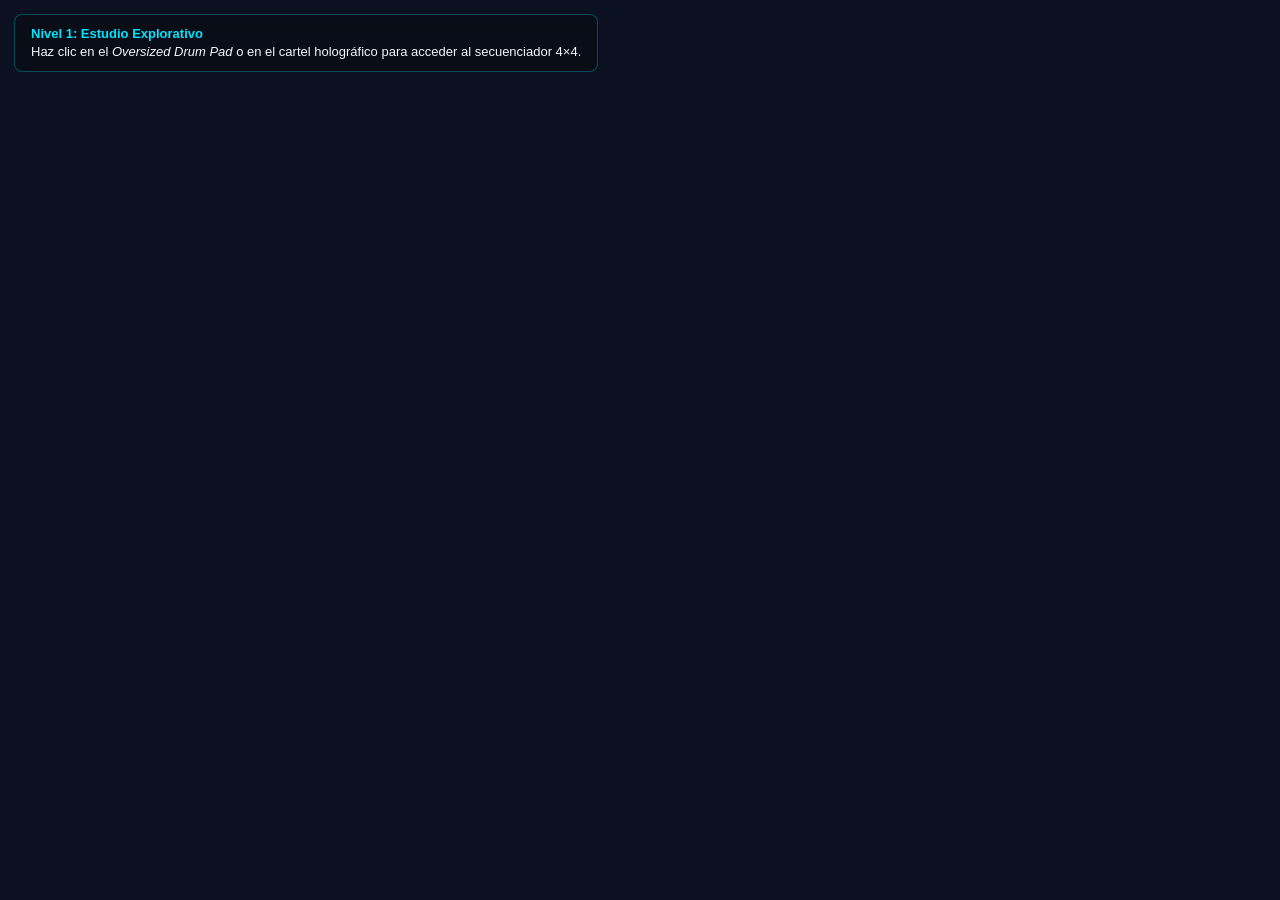
==== recursos/escena-estudio.html @ c38fc71f "fix(scenes): corregir camara, iluminacion y colapso de viewport en A-Frame" ====
<!DOCTYPE html>
<html lang="es">
<head>
  <meta charset="UTF-8">
  <meta name="viewport" content="width=device-width, initial-scale=1.0">
  <title>DrumLab VR — Escena 1: Estudio de Producción (Nivel Explorativo)</title>
  <!-- Framework WebXR A-Frame 1.6.0 Oficial -->
  <script src="https://aframe.io/releases/1.6.0/aframe.min.js"></script>
  <style>
    html, body {
      width: 100%;
      height: 100%;
      margin: 0;
      padding: 0;
      overflow: hidden;
      background-color: #0b1120;
      font-family: -apple-system, BlinkMacSystemFont, "Segoe UI", Roboto, sans-serif;
    }
    /* Overlay informativo sutil para el visor */
    .hud-overlay {
      position: absolute;
      top: 14px;
      left: 14px;
      z-index: 100;
      color: #f0f6fc;
      background: rgba(10, 13, 20, 0.75);
      backdrop-filter: blur(8px);
      padding: 10px 16px;
      border-radius: 8px;
      border: 1px solid rgba(0, 229, 255, 0.3);
      font-size: 13px;
      pointer-events: none;
      line-height: 1.4;
    }
    .hud-overlay strong {
      color: #00e5ff;
    }
  </style>
</head>
<body>
  <!-- HUD 2D superpuesto -->
  <div class="hud-overlay">
    <strong>Nivel 1: Estudio Explorativo</strong><br>
    Haz clic en el <em>Oversized Drum Pad</em> o en el cartel holográfico para acceder al secuenciador 4&times;4.
  </div>

  <a-scene 
    loading-screen="dotsColor: #00e5ff; backgroundColor: #0a0d14"
    renderer="antialias: true; colorManagement: true"
    vr-mode-ui="enabled: true">
    
    <!-- Gestor de Assets -->
    <a-assets timeout="4000">
      <!-- Modelo 3D oficial del controlador Oversized Drum Pad -->
      <a-asset-item id="drumpad-model" src="assets/models/oversized_drum_pad.glb"></a-asset-item>
    </a-assets>

    <!-- Iluminación de Estudio Sintético Low-Poly -->
    <a-light type="ambient" color="#475569" intensity="1.4"></a-light>
    <a-light type="directional" color="#ffffff" intensity="1.6" position="2 5 3" target="#desk"></a-light>
    <!-- Foco de acento cian sobre la mesa de mezclas -->
    <a-light type="point" color="#00e5ff" intensity="2.8" distance="8" position="0 2.2 0"></a-light>
    <!-- Foco de acento magenta en la pared trasera -->
    <a-light type="point" color="#ff2a85" intensity="2.0" distance="8" position="0 2.5 -4"></a-light>

    <!-- Cielo / Atmósfera del Estudio -->
    <a-sky color="#0f172a"></a-sky>

    <!-- Suelo con cuadrícula sintética -->
    <a-plane 
      position="0 0 0" 
      rotation="-90 0 0" 
      width="20" 
      height="20" 
      color="#1e293b" 
      roughness="0.5" 
      metalness="0.2">
    </a-plane>

    <!-- Paredes del Estudio y Paneles Acústicos Low-Poly -->
    <!-- Pared Trasera -->
    <a-plane position="0 4 -5" width="16" height="8" color="#1e293b" roughness="0.7"></a-plane>
    <!-- Pared Izquierda -->
    <a-plane position="-8 4 0" rotation="0 90 0" width="16" height="8" color="#1e293b" roughness="0.7"></a-plane>
    <!-- Pared Derecha -->
    <a-plane position="8 4 0" rotation="0 -90 0" width="16" height="8" color="#1e293b" roughness="0.7"></a-plane>

    <!-- Paneles Acústicos Difusores Verticales (Pared Trasera) -->
    <a-entity id="acoustic-panels" position="0 2.6 -4.85">
      <a-box position="-3 0 0" width="0.8" height="3" depth="0.15" color="#334155"></a-box>
      <a-box position="-1.5 0 0" width="0.8" height="3" depth="0.15" color="#243044"></a-box>
      <a-box position="0 0 0" width="1.2" height="3" depth="0.15" color="#334155"></a-box>
      <a-box position="1.5 0 0" width="0.8" height="3" depth="0.15" color="#243044"></a-box>
      <a-box position="3 0 0" width="0.8" height="3" depth="0.15" color="#334155"></a-box>
      
      <!-- Tira LED decorativa en la pared -->
      <a-box position="0 1.8 0.05" width="7.4" height="0.06" depth="0.05" 
             material="color: #00e5ff; emissive: #00e5ff; emissiveIntensity: 0.9"></a-box>
    </a-entity>

    <!-- Mesa Central de Producción (Workstation) -->
    <a-entity id="desk" position="0 0 0">
      <!-- Tablero Principal -->
      <a-box position="0 0.88 -0.2" width="2.4" height="0.08" depth="1.2" color="#182030" roughness="0.4" metalness="0.5"></a-box>
      <!-- Patas Metálicas -->
      <a-cylinder position="-1.05 0.44 0.25" radius="0.035" height="0.88" color="#0c0f18" metalness="0.8"></a-cylinder>
      <a-cylinder position="1.05 0.44 0.25" radius="0.035" height="0.88" color="#0c0f18" metalness="0.8"></a-cylinder>
      <a-cylinder position="-1.05 0.44 -0.65" radius="0.035" height="0.88" color="#0c0f18" metalness="0.8"></a-cylinder>
      <a-cylinder position="1.05 0.44 -0.65" radius="0.035" height="0.88" color="#0c0f18" metalness="0.8"></a-cylinder>

      <!-- Monitores de Estudio (Altavoces derecho e izquierdo) -->
      <!-- Altavoz Izquierdo -->
      <a-entity position="-0.95 1.15 -0.45" rotation="0 25 0">
        <a-box width="0.25" height="0.42" depth="0.28" color="#111622" roughness="0.6"></a-box>
        <!-- Woofer -->
        <a-cylinder position="0 -0.06 0.14" rotation="90 0 0" radius="0.08" height="0.02" color="#ff2a85"></a-cylinder>
        <!-- Tweeter -->
        <a-cylinder position="0 0.11 0.14" rotation="90 0 0" radius="0.035" height="0.02" color="#00e5ff"></a-cylinder>
      </a-entity>

      <!-- Altavoz Derecho -->
      <a-entity position="0.95 1.15 -0.45" rotation="0 -25 0">
        <a-box width="0.25" height="0.42" depth="0.28" color="#111622" roughness="0.6"></a-box>
        <a-cylinder position="0 -0.06 0.14" rotation="90 0 0" radius="0.08" height="0.02" color="#ff2a85"></a-cylinder>
        <a-cylinder position="0 0.11 0.14" rotation="90 0 0" radius="0.035" height="0.02" color="#00e5ff"></a-cylinder>
      </a-entity>

      <!-- Pantalla / Monitor de Estudio Frontal -->
      <a-entity position="0 1.25 -0.7">
        <a-box width="1.1" height="0.6" depth="0.04" color="#080c14"></a-box>
        <!-- Pantalla con forma de DAW / Espectrograma sintético -->
        <a-plane position="0 0 0.025" width="1.04" height="0.54" 
                 material="color: #0b111e; emissive: #003355; emissiveIntensity: 0.5"></a-plane>
        <a-text value="DRUMLAB VR // AUDIO ENGINE STANDBY" align="center" position="0 0.12 0.03" scale="0.25 0.25 0.25" color="#00e5ff"></a-text>
        <a-text value="WebXR Spatial Rhythm Workspace 4/4" align="center" position="0 -0.05 0.03" scale="0.18 0.18 0.18" color="#94a3b8"></a-text>
        <!-- Soporte -->
        <a-box position="0 -0.32 0" width="0.08" height="0.2" depth="0.06" color="#1e293b"></a-box>
        <a-box position="0 -0.4 0.05" width="0.3" height="0.02" depth="0.2" color="#1e293b"></a-box>
      </a-entity>

      <!-- CONTROLADOR 3D: Oversized Drum Pad (Mesa Central) -->
      <!-- Intenta cargar el modelo GLB; si no está aún en disco o falla la carga, muestra el controlador procedural elegante -->
      <a-entity 
        id="studio-drumpad"
        class="interactable"
        position="0 0.94 -0.05"
        rotation="-12 0 0"
        studio-navigator>
        
        <!-- Modelo 3D (GLTF) -->
        <a-gltf-model 
          src="#drumpad-model" 
          position="0 0.02 0"
          scale="0.38 0.38 0.38"
          visible="false"
          id="drumpad-gltf-node">
        </a-gltf-model>

        <!-- Chasis Procedural Robusto de Fallback (Oversized Drum Pad) -->
        <a-entity id="drumpad-fallback">
          <!-- Chasis base biselado -->
          <a-box width="0.76" height="0.05" depth="0.58" color="#141824" metalness="0.6" roughness="0.4"></a-box>
          <!-- Borde lateral emisivo -->
          <a-box position="0 -0.01 0.28" width="0.74" height="0.015" depth="0.02" 
                 material="color: #00e5ff; emissive: #00e5ff; emissiveIntensity: 0.6"></a-box>

          <!-- Matriz 4x4 de pads decorativos brillantes en reposo -->
          <!-- Fila 0 (Crash - Ámbar) -->
          <a-box position="-0.21 0.03 -0.15" width="0.11" height="0.025" depth="0.08" material="color: #ffb703; emissive: #ffb703; emissiveIntensity: 0.4"></a-box>
          <a-box position="-0.07 0.03 -0.15" width="0.11" height="0.025" depth="0.08" material="color: #ffb703; emissive: #ffb703; emissiveIntensity: 0.4"></a-box>
          <a-box position="0.07 0.03 -0.15" width="0.11" height="0.025" depth="0.08" material="color: #ffb703; emissive: #ffb703; emissiveIntensity: 0.4"></a-box>
          <a-box position="0.21 0.03 -0.15" width="0.11" height="0.025" depth="0.08" material="color: #ffb703; emissive: #ffb703; emissiveIntensity: 0.4"></a-box>

          <!-- Fila 1 (Hi-Hat - Esmeralda) -->
          <a-box position="-0.21 0.03 -0.05" width="0.11" height="0.025" depth="0.08" material="color: #00f59b; emissive: #00f59b; emissiveIntensity: 0.4"></a-box>
          <a-box position="-0.07 0.03 -0.05" width="0.11" height="0.025" depth="0.08" material="color: #00f59b; emissive: #00f59b; emissiveIntensity: 0.4"></a-box>
          <a-box position="0.07 0.03 -0.05" width="0.11" height="0.025" depth="0.08" material="color: #00f59b; emissive: #00f59b; emissiveIntensity: 0.4"></a-box>
          <a-box position="0.21 0.03 -0.05" width="0.11" height="0.025" depth="0.08" material="color: #00f59b; emissive: #00f59b; emissiveIntensity: 0.4"></a-box>

          <!-- Fila 2 (Snare - Cian) -->
          <a-box position="-0.21 0.03 0.05" width="0.11" height="0.025" depth="0.08" material="color: #00e5ff; emissive: #00e5ff; emissiveIntensity: 0.4"></a-box>
          <a-box position="-0.07 0.03 0.05" width="0.11" height="0.025" depth="0.08" material="color: #00e5ff; emissive: #00e5ff; emissiveIntensity: 0.4"></a-box>
          <a-box position="0.07 0.03 0.05" width="0.11" height="0.025" depth="0.08" material="color: #00e5ff; emissive: #00e5ff; emissiveIntensity: 0.4"></a-box>
          <a-box position="0.21 0.03 0.05" width="0.11" height="0.025" depth="0.08" material="color: #00e5ff; emissive: #00e5ff; emissiveIntensity: 0.4"></a-box>

          <!-- Fila 3 (Kick - Magenta) -->
          <a-box position="-0.21 0.03 0.15" width="0.11" height="0.025" depth="0.08" material="color: #ff2a85; emissive: #ff2a85; emissiveIntensity: 0.4"></a-box>
          <a-box position="-0.07 0.03 0.15" width="0.11" height="0.025" depth="0.08" material="color: #ff2a85; emissive: #ff2a85; emissiveIntensity: 0.4"></a-box>
          <a-box position="0.07 0.03 0.15" width="0.11" height="0.025" depth="0.08" material="color: #ff2a85; emissive: #ff2a85; emissiveIntensity: 0.4"></a-box>
          <a-box position="0.21 0.03 0.15" width="0.11" height="0.025" depth="0.08" material="color: #ff2a85; emissive: #ff2a85; emissiveIntensity: 0.4"></a-box>

          <!-- Zona superior de transporte / pantalla LCD del Pad -->
          <a-box position="0 0.03 -0.23" width="0.6" height="0.02" depth="0.05" color="#0a0f1d"></a-box>
          <a-text value="DRUMLAB OVERSIZED PAD [CLICK TO ENTER]" align="center" position="0 0.045 -0.23" rotation="-90 0 0" scale="0.18 0.18 0.18" color="#00e5ff"></a-text>
        </a-entity>
      </a-entity>

      <!-- MARCADOR INTERACTIVO 3D FLOTANTE ("Entrar al Secuenciador") -->
      <a-entity 
        id="interactive-marker"
        class="interactable"
        position="0 1.42 -0.15"
        studio-navigator
        animation="property: position; to: 0 1.48 -0.15; dir: alternate; dur: 1400; loop: true; easing: easeInOutSine">
        
        <!-- Cartel Holográfico -->
        <a-plane 
          width="1.3" 
          height="0.4" 
          material="color: #0b101c; opacity: 0.88; transparent: true; emissive: #002b40; emissiveIntensity: 0.4">
        </a-plane>
        
        <!-- Marco cian neón -->
        <a-box position="0 0.2 0.01" width="1.32" height="0.015" depth="0.01" material="color: #00e5ff; emissive: #00e5ff; emissiveIntensity: 0.8"></a-box>
        <a-box position="0 -0.2 0.01" width="1.32" height="0.015" depth="0.01" material="color: #00e5ff; emissive: #00e5ff; emissiveIntensity: 0.8"></a-box>
        
        <!-- Texto del Marcador -->
        <a-text 
          value="ENTRAR AL SECUENCIADOR" 
          align="center" 
          position="0 0.06 0.02" 
          scale="0.32 0.32 0.32" 
          color="#00e5ff" 
          font="roboto">
        </a-text>
        
        <a-text 
          value="[ Clic para abrir el Nivel Operativo 4x4 ]" 
          align="center" 
          position="0 -0.08 0.02" 
          scale="0.2 0.2 0.2" 
          color="#94a3b8" 
          font="roboto">
        </a-text>

        <!-- Flecha holográfica que señala al controlador -->
        <a-triangle 
          vertex-a="0 -0.32 0.02" 
          vertex-b="-0.1 -0.22 0.02" 
          vertex-c="0.1 -0.22 0.02" 
          material="color: #ff2a85; emissive: #ff2a85; emissiveIntensity: 0.9">
        </a-triangle>
      </a-entity>
    </a-entity>

    <!-- Sujeto Virtual: Cámara en primera persona ergonómica frente a la mesa de producción -->
    <a-entity id="rig" position="0 0 1.15">
      <a-camera 
        id="camera" 
        position="0 1.25 0"
        rotation="-12 0 0"
        look-controls="pointerLockEnabled: false" 
        wasd-controls="acceleration: 12">
        <!-- Cursor de ratón configurado con el raycaster para objetos .interactable -->
        <a-entity 
          cursor="rayOrigin: mouse"
          raycaster="objects: .interactable; interval: 50">
        </a-entity>
      </a-camera>
    </a-entity>
  </a-scene>

  <!-- Script Componente de Navegación del Estudio -->
  <script>
    /**
     * Componente studio-navigator:
     * Escucha el clic sobre los elementos interactivos del estudio (marcador o controlador)
     * y redirige la ventana/iframe a la escena del secuenciador.
     */
    AFRAME.registerComponent('studio-navigator', {
      init: function () {
        const el = this.el;

        // Feedback de cursor hover
        el.addEventListener('mouseenter', () => {
          document.body.style.cursor = 'pointer';
        });

        el.addEventListener('mouseleave', () => {
          document.body.style.cursor = 'default';
        });

        // Evento de clic para navegar a la Escena 2
        el.addEventListener('click', () => {
          // Breve sonido sintético de transición (Web Audio API)
          try {
            const AudioCtxClass = window.AudioContext || window.webkitAudioContext;
            if (AudioCtxClass) {
              const ctx = new AudioCtxClass();
              const osc = ctx.createOscillator();
              const gain = ctx.createGain();
              osc.type = 'triangle';
              osc.frequency.setValueAtTime(440, ctx.currentTime);
              osc.frequency.exponentialRampToValueAtTime(880, ctx.currentTime + 0.12);
              gain.gain.setValueAtTime(0.2, ctx.currentTime);
              gain.gain.exponentialRampToValueAtTime(0.001, ctx.currentTime + 0.15);
              osc.connect(gain);
              gain.connect(ctx.destination);
              osc.start();
              osc.stop(ctx.currentTime + 0.15);
            }
          } catch (e) {
            // Guard clause / degradación elegante si no hay audio
          }

          // Transición suave inmediata a la escena del secuenciador
          window.location.href = 'escena-secuenciador.html';
        });
      }
    });

    // Verificación de modelo GLB: si existe y carga, ocultamos el fallback
    document.addEventListener('DOMContentLoaded', () => {
      const gltfNode = document.getElementById('drumpad-gltf-node');
      const fallbackNode = document.getElementById('drumpad-fallback');

      if (!gltfNode || !fallbackNode) return;

      gltfNode.addEventListener('model-loaded', () => {
        gltfNode.setAttribute('visible', 'true');
        fallbackNode.setAttribute('visible', 'false');
      });

      gltfNode.addEventListener('model-error', () => {
        // Mantiene visible el modelo procedural fallback
        gltfNode.setAttribute('visible', 'false');
        fallbackNode.setAttribute('visible', 'true');
      });
    });
  </script>
</body>
</html>
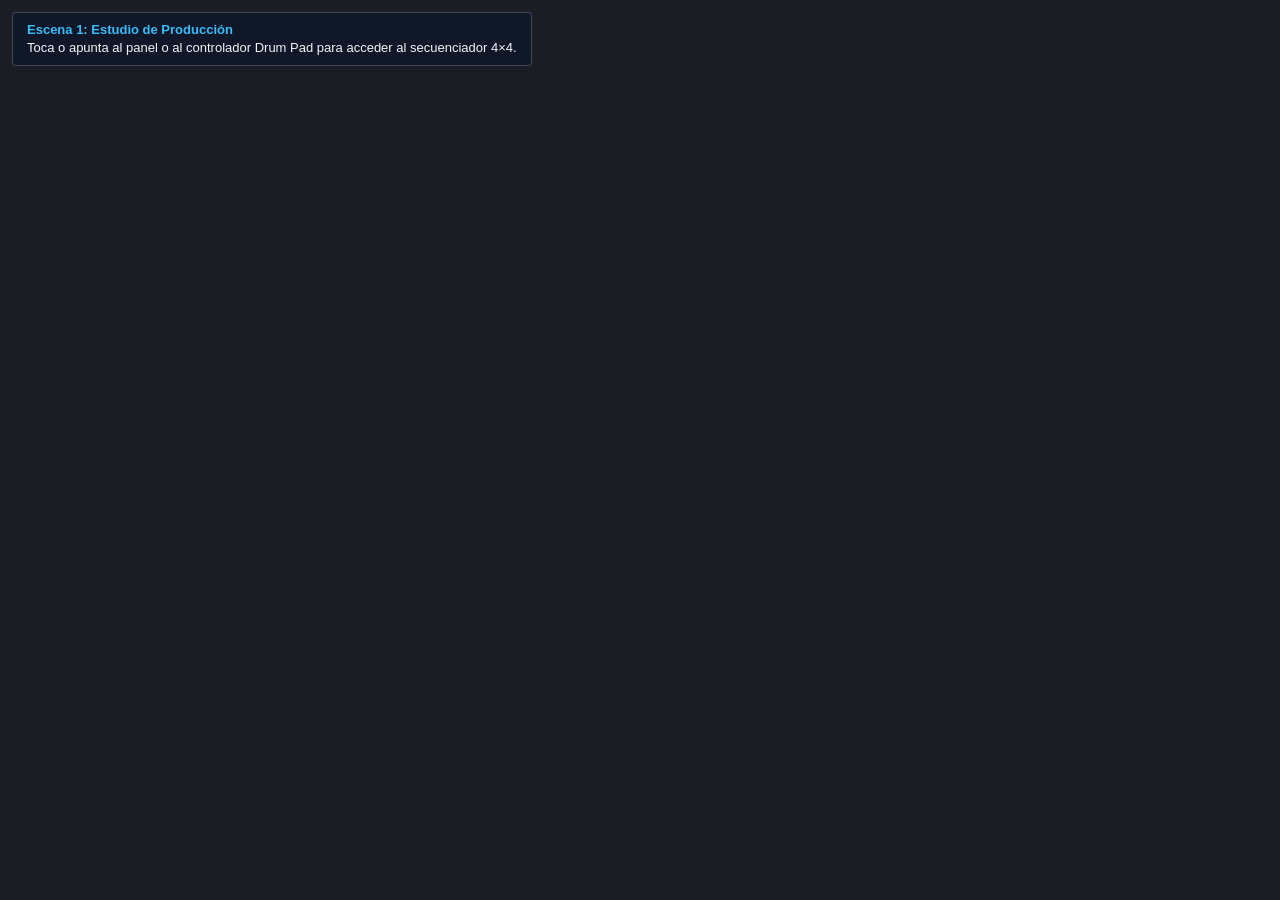
==== commit f78ad732: "fix(ux): corregir navegacion hacia secuenciador y redisenar interfaz con estilo academico UOC" ====
--- a/recursos/escena-estudio.html
+++ b/recursos/escena-estudio.html
@@ -4,8 +4,69 @@
   <meta charset="UTF-8">
   <meta name="viewport" content="width=device-width, initial-scale=1.0">
   <title>DrumLab VR — Escena 1: Estudio de Producción (Nivel Explorativo)</title>
+  
   <!-- Framework WebXR A-Frame 1.6.0 Oficial -->
   <script src="https://aframe.io/releases/1.6.0/aframe.min.js"></script>
+
+  <!-- Componentes A-Frame registrados antes de <a-scene> -->
+  <script>
+    /**
+     * Componente studio-navigator:
+     * Gestiona la interacción multimodal (clic, toque, puntero láser WebXR)
+     * para navegar a la Escena 2 (Secuenciador 4x4).
+     */
+    AFRAME.registerComponent('studio-navigator', {
+      schema: {
+        targetUrl: { type: 'string', default: 'escena-secuenciador.html' }
+      },
+
+      init: function () {
+        const el = this.el;
+        const targetUrl = this.data.targetUrl;
+
+        const navigate = (evt) => {
+          if (evt) {
+            evt.stopPropagation();
+          }
+
+          // Breve tono sutil con Web Audio API para feedback auditivo
+          try {
+            const AudioCtxClass = window.AudioContext || window.webkitAudioContext;
+            if (AudioCtxClass) {
+              const ctx = new AudioCtxClass();
+              const osc = ctx.createOscillator();
+              const gain = ctx.createGain();
+              osc.type = 'sine';
+              osc.frequency.setValueAtTime(440, ctx.currentTime);
+              osc.frequency.exponentialRampToValueAtTime(880, ctx.currentTime + 0.08);
+              gain.gain.setValueAtTime(0.12, ctx.currentTime);
+              gain.gain.exponentialRampToValueAtTime(0.001, ctx.currentTime + 0.1);
+              osc.connect(gain);
+              gain.connect(ctx.destination);
+              osc.start();
+              osc.stop(ctx.currentTime + 0.1);
+            }
+          } catch (err) {}
+
+          window.location.href = targetUrl;
+        };
+
+        // Eventos para puntero, ratón, toque y controles VR
+        el.addEventListener('click', navigate);
+        el.addEventListener('touchend', navigate);
+
+        // Feedback de cursor en escritorio
+        el.addEventListener('mouseenter', () => {
+          document.body.style.cursor = 'pointer';
+        });
+
+        el.addEventListener('mouseleave', () => {
+          document.body.style.cursor = 'default';
+        });
+      }
+    });
+  </script>
+
   <style>
     html, body {
       width: 100%;
@@ -13,141 +74,135 @@
       margin: 0;
       padding: 0;
       overflow: hidden;
-      background-color: #0b1120;
-      font-family: -apple-system, BlinkMacSystemFont, "Segoe UI", Roboto, sans-serif;
+      background-color: #1a1e24;
+      font-family: Helvetica, Arial, sans-serif;
     }
+    
     /* Overlay informativo sutil para el visor */
     .hud-overlay {
       position: absolute;
-      top: 14px;
-      left: 14px;
+      top: 12px;
+      left: 12px;
       z-index: 100;
-      color: #f0f6fc;
-      background: rgba(10, 13, 20, 0.75);
-      backdrop-filter: blur(8px);
-      padding: 10px 16px;
-      border-radius: 8px;
-      border: 1px solid rgba(0, 229, 255, 0.3);
+      color: #f1f5f9;
+      background: rgba(15, 23, 42, 0.85);
+      padding: 8px 14px;
+      border-radius: 4px;
+      border: 1px solid rgba(255, 255, 255, 0.2);
       font-size: 13px;
       pointer-events: none;
       line-height: 1.4;
     }
     .hud-overlay strong {
-      color: #00e5ff;
+      color: #38bdf8;
     }
   </style>
 </head>
 <body>
-  <!-- HUD 2D superpuesto -->
+  <!-- HUD superpuesto -->
   <div class="hud-overlay">
-    <strong>Nivel 1: Estudio Explorativo</strong><br>
-    Haz clic en el <em>Oversized Drum Pad</em> o en el cartel holográfico para acceder al secuenciador 4&times;4.
+    <strong>Escena 1: Estudio de Producción</strong><br>
+    Toca o apunta al panel o al controlador Drum Pad para acceder al secuenciador 4&times;4.
   </div>
 
   <a-scene 
-    loading-screen="dotsColor: #00e5ff; backgroundColor: #0a0d14"
+    loading-screen="dotsColor: #38bdf8; backgroundColor: #111827"
     renderer="antialias: true; colorManagement: true"
     vr-mode-ui="enabled: true">
     
     <!-- Gestor de Assets -->
-    <a-assets timeout="4000">
-      <!-- Modelo 3D oficial del controlador Oversized Drum Pad -->
+    <a-assets timeout="5000">
       <a-asset-item id="drumpad-model" src="assets/models/oversized_drum_pad.glb"></a-asset-item>
     </a-assets>
 
-    <!-- Iluminación de Estudio Sintético Low-Poly -->
-    <a-light type="ambient" color="#475569" intensity="1.4"></a-light>
-    <a-light type="directional" color="#ffffff" intensity="1.6" position="2 5 3" target="#desk"></a-light>
-    <!-- Foco de acento cian sobre la mesa de mezclas -->
-    <a-light type="point" color="#00e5ff" intensity="2.8" distance="8" position="0 2.2 0"></a-light>
-    <!-- Foco de acento magenta en la pared trasera -->
-    <a-light type="point" color="#ff2a85" intensity="2.0" distance="8" position="0 2.5 -4"></a-light>
-
-    <!-- Cielo / Atmósfera del Estudio -->
+    <!-- Iluminación del estudio -->
+    <a-light type="ambient" color="#94a3b8" intensity="1.2"></a-light>
+    <a-light type="directional" color="#ffffff" intensity="1.5" position="2 5 3" target="#desk"></a-light>
+    <a-light type="point" color="#38bdf8" intensity="1.4" distance="6" position="0 2.2 0"></a-light>
+
+    <!-- Fondo / Entorno -->
     <a-sky color="#0f172a"></a-sky>
 
-    <!-- Suelo con cuadrícula sintética -->
+    <!-- Suelo -->
     <a-plane 
       position="0 0 0" 
       rotation="-90 0 0" 
       width="20" 
       height="20" 
       color="#1e293b" 
-      roughness="0.5" 
+      roughness="0.6" 
       metalness="0.2">
     </a-plane>
 
-    <!-- Paredes del Estudio y Paneles Acústicos Low-Poly -->
-    <!-- Pared Trasera -->
-    <a-plane position="0 4 -5" width="16" height="8" color="#1e293b" roughness="0.7"></a-plane>
-    <!-- Pared Izquierda -->
-    <a-plane position="-8 4 0" rotation="0 90 0" width="16" height="8" color="#1e293b" roughness="0.7"></a-plane>
-    <!-- Pared Derecha -->
-    <a-plane position="8 4 0" rotation="0 -90 0" width="16" height="8" color="#1e293b" roughness="0.7"></a-plane>
-
-    <!-- Paneles Acústicos Difusores Verticales (Pared Trasera) -->
+    <!-- Paredes del estudio -->
+    <a-plane position="0 4 -5" width="16" height="8" color="#1e293b" roughness="0.8"></a-plane>
+    <a-plane position="-8 4 0" rotation="0 90 0" width="16" height="8" color="#1e293b" roughness="0.8"></a-plane>
+    <a-plane position="8 4 0" rotation="0 -90 0" width="16" height="8" color="#1e293b" roughness="0.8"></a-plane>
+
+    <!-- Paneles acústicos diffusers -->
     <a-entity id="acoustic-panels" position="0 2.6 -4.85">
       <a-box position="-3 0 0" width="0.8" height="3" depth="0.15" color="#334155"></a-box>
       <a-box position="-1.5 0 0" width="0.8" height="3" depth="0.15" color="#243044"></a-box>
       <a-box position="0 0 0" width="1.2" height="3" depth="0.15" color="#334155"></a-box>
       <a-box position="1.5 0 0" width="0.8" height="3" depth="0.15" color="#243044"></a-box>
       <a-box position="3 0 0" width="0.8" height="3" depth="0.15" color="#334155"></a-box>
-      
-      <!-- Tira LED decorativa en la pared -->
-      <a-box position="0 1.8 0.05" width="7.4" height="0.06" depth="0.05" 
-             material="color: #00e5ff; emissive: #00e5ff; emissiveIntensity: 0.9"></a-box>
+      <!-- Moldura sutil -->
+      <a-box position="0 1.8 0.05" width="7.4" height="0.04" depth="0.04" color="#475569"></a-box>
     </a-entity>
 
-    <!-- Mesa Central de Producción (Workstation) -->
+    <!-- Mesa Central de Trabajo -->
     <a-entity id="desk" position="0 0 0">
       <!-- Tablero Principal -->
-      <a-box position="0 0.88 -0.2" width="2.4" height="0.08" depth="1.2" color="#182030" roughness="0.4" metalness="0.5"></a-box>
-      <!-- Patas Metálicas -->
-      <a-cylinder position="-1.05 0.44 0.25" radius="0.035" height="0.88" color="#0c0f18" metalness="0.8"></a-cylinder>
-      <a-cylinder position="1.05 0.44 0.25" radius="0.035" height="0.88" color="#0c0f18" metalness="0.8"></a-cylinder>
-      <a-cylinder position="-1.05 0.44 -0.65" radius="0.035" height="0.88" color="#0c0f18" metalness="0.8"></a-cylinder>
-      <a-cylinder position="1.05 0.44 -0.65" radius="0.035" height="0.88" color="#0c0f18" metalness="0.8"></a-cylinder>
-
-      <!-- Monitores de Estudio (Altavoces derecho e izquierdo) -->
-      <!-- Altavoz Izquierdo -->
+      <a-box position="0 0.88 -0.2" width="2.4" height="0.08" depth="1.2" color="#1a202c" roughness="0.5" metalness="0.3"></a-box>
+      <!-- Patas -->
+      <a-cylinder position="-1.05 0.44 0.25" radius="0.035" height="0.88" color="#0f172a" metalness="0.7"></a-cylinder>
+      <a-cylinder position="1.05 0.44 0.25" radius="0.035" height="0.88" color="#0f172a" metalness="0.7"></a-cylinder>
+      <a-cylinder position="-1.05 0.44 -0.65" radius="0.035" height="0.88" color="#0f172a" metalness="0.7"></a-cylinder>
+      <a-cylinder position="1.05 0.44 -0.65" radius="0.035" height="0.88" color="#0f172a" metalness="0.7"></a-cylinder>
+
+      <!-- Monitores de Audio (Altavoces derecho e izquierdo) -->
       <a-entity position="-0.95 1.15 -0.45" rotation="0 25 0">
-        <a-box width="0.25" height="0.42" depth="0.28" color="#111622" roughness="0.6"></a-box>
-        <!-- Woofer -->
-        <a-cylinder position="0 -0.06 0.14" rotation="90 0 0" radius="0.08" height="0.02" color="#ff2a85"></a-cylinder>
-        <!-- Tweeter -->
-        <a-cylinder position="0 0.11 0.14" rotation="90 0 0" radius="0.035" height="0.02" color="#00e5ff"></a-cylinder>
-      </a-entity>
-
-      <!-- Altavoz Derecho -->
+        <a-box width="0.25" height="0.42" depth="0.28" color="#111827" roughness="0.6"></a-box>
+        <a-cylinder position="0 -0.06 0.14" rotation="90 0 0" radius="0.08" height="0.02" color="#334155"></a-cylinder>
+        <a-cylinder position="0 0.11 0.14" rotation="90 0 0" radius="0.035" height="0.02" color="#64748b"></a-cylinder>
+      </a-entity>
+
       <a-entity position="0.95 1.15 -0.45" rotation="0 -25 0">
-        <a-box width="0.25" height="0.42" depth="0.28" color="#111622" roughness="0.6"></a-box>
-        <a-cylinder position="0 -0.06 0.14" rotation="90 0 0" radius="0.08" height="0.02" color="#ff2a85"></a-cylinder>
-        <a-cylinder position="0 0.11 0.14" rotation="90 0 0" radius="0.035" height="0.02" color="#00e5ff"></a-cylinder>
-      </a-entity>
-
-      <!-- Pantalla / Monitor de Estudio Frontal -->
+        <a-box width="0.25" height="0.42" depth="0.28" color="#111827" roughness="0.6"></a-box>
+        <a-cylinder position="0 -0.06 0.14" rotation="90 0 0" radius="0.08" height="0.02" color="#334155"></a-cylinder>
+        <a-cylinder position="0 0.11 0.14" rotation="90 0 0" radius="0.035" height="0.02" color="#64748b"></a-cylinder>
+      </a-entity>
+
+      <!-- Pantalla / Monitor Frontal del DAW -->
       <a-entity position="0 1.25 -0.7">
-        <a-box width="1.1" height="0.6" depth="0.04" color="#080c14"></a-box>
-        <!-- Pantalla con forma de DAW / Espectrograma sintético -->
-        <a-plane position="0 0 0.025" width="1.04" height="0.54" 
-                 material="color: #0b111e; emissive: #003355; emissiveIntensity: 0.5"></a-plane>
-        <a-text value="DRUMLAB VR // AUDIO ENGINE STANDBY" align="center" position="0 0.12 0.03" scale="0.25 0.25 0.25" color="#00e5ff"></a-text>
-        <a-text value="WebXR Spatial Rhythm Workspace 4/4" align="center" position="0 -0.05 0.03" scale="0.18 0.18 0.18" color="#94a3b8"></a-text>
-        <!-- Soporte -->
-        <a-box position="0 -0.32 0" width="0.08" height="0.2" depth="0.06" color="#1e293b"></a-box>
-        <a-box position="0 -0.4 0.05" width="0.3" height="0.02" depth="0.2" color="#1e293b"></a-box>
+        <a-box width="1.1" height="0.6" depth="0.04" color="#0f172a"></a-box>
+        <a-plane position="0 0 0.025" width="1.04" height="0.54" color="#1e293b"></a-plane>
+        <a-text value="DRUMLAB VR // ESTUDIO DE PRODUCCION" align="center" position="0 0.12 0.03" scale="0.24 0.24 0.24" color="#38bdf8"></a-text>
+        <a-text value="WebXR Spatial Audio Workspace 4/4" align="center" position="0 -0.05 0.03" scale="0.18 0.18 0.18" color="#94a3b8"></a-text>
+        <!-- Soporte pantalla -->
+        <a-box position="0 -0.32 0" width="0.08" height="0.2" depth="0.06" color="#334155"></a-box>
+        <a-box position="0 -0.4 0.05" width="0.3" height="0.02" depth="0.2" color="#334155"></a-box>
       </a-entity>
 
       <!-- CONTROLADOR 3D: Oversized Drum Pad (Mesa Central) -->
-      <!-- Intenta cargar el modelo GLB; si no está aún en disco o falla la carga, muestra el controlador procedural elegante -->
       <a-entity 
         id="studio-drumpad"
-        class="interactable"
         position="0 0.94 -0.05"
-        rotation="-12 0 0"
-        studio-navigator>
+        rotation="-12 0 0">
         
-        <!-- Modelo 3D (GLTF) -->
+        <!-- Hitbox interactiva directa sobre el área del pad -->
+        <a-box 
+          id="drumpad-hitbox"
+          class="interactable"
+          studio-navigator
+          position="0 0.03 0" 
+          width="0.82" 
+          height="0.08" 
+          depth="0.62" 
+          material="opacity: 0; transparent: true">
+        </a-box>
+
+        <!-- Modelo 3D GLTF oficial -->
         <a-gltf-model 
           src="#drumpad-model" 
           position="0 0.02 0"
@@ -156,94 +211,90 @@
           id="drumpad-gltf-node">
         </a-gltf-model>
 
-        <!-- Chasis Procedural Robusto de Fallback (Oversized Drum Pad) -->
+        <!-- Chasis Procedural Fallback si el GLB tarda o no está disponible -->
         <a-entity id="drumpad-fallback">
-          <!-- Chasis base biselado -->
-          <a-box width="0.76" height="0.05" depth="0.58" color="#141824" metalness="0.6" roughness="0.4"></a-box>
-          <!-- Borde lateral emisivo -->
-          <a-box position="0 -0.01 0.28" width="0.74" height="0.015" depth="0.02" 
-                 material="color: #00e5ff; emissive: #00e5ff; emissiveIntensity: 0.6"></a-box>
-
-          <!-- Matriz 4x4 de pads decorativos brillantes en reposo -->
+          <a-box width="0.76" height="0.05" depth="0.58" color="#1e293b" metalness="0.5" roughness="0.5"></a-box>
+          <a-box position="0 -0.01 0.28" width="0.74" height="0.015" depth="0.02" color="#38bdf8"></a-box>
+
           <!-- Fila 0 (Crash - Ámbar) -->
-          <a-box position="-0.21 0.03 -0.15" width="0.11" height="0.025" depth="0.08" material="color: #ffb703; emissive: #ffb703; emissiveIntensity: 0.4"></a-box>
-          <a-box position="-0.07 0.03 -0.15" width="0.11" height="0.025" depth="0.08" material="color: #ffb703; emissive: #ffb703; emissiveIntensity: 0.4"></a-box>
-          <a-box position="0.07 0.03 -0.15" width="0.11" height="0.025" depth="0.08" material="color: #ffb703; emissive: #ffb703; emissiveIntensity: 0.4"></a-box>
-          <a-box position="0.21 0.03 -0.15" width="0.11" height="0.025" depth="0.08" material="color: #ffb703; emissive: #ffb703; emissiveIntensity: 0.4"></a-box>
-
-          <!-- Fila 1 (Hi-Hat - Esmeralda) -->
-          <a-box position="-0.21 0.03 -0.05" width="0.11" height="0.025" depth="0.08" material="color: #00f59b; emissive: #00f59b; emissiveIntensity: 0.4"></a-box>
-          <a-box position="-0.07 0.03 -0.05" width="0.11" height="0.025" depth="0.08" material="color: #00f59b; emissive: #00f59b; emissiveIntensity: 0.4"></a-box>
-          <a-box position="0.07 0.03 -0.05" width="0.11" height="0.025" depth="0.08" material="color: #00f59b; emissive: #00f59b; emissiveIntensity: 0.4"></a-box>
-          <a-box position="0.21 0.03 -0.05" width="0.11" height="0.025" depth="0.08" material="color: #00f59b; emissive: #00f59b; emissiveIntensity: 0.4"></a-box>
-
-          <!-- Fila 2 (Snare - Cian) -->
-          <a-box position="-0.21 0.03 0.05" width="0.11" height="0.025" depth="0.08" material="color: #00e5ff; emissive: #00e5ff; emissiveIntensity: 0.4"></a-box>
-          <a-box position="-0.07 0.03 0.05" width="0.11" height="0.025" depth="0.08" material="color: #00e5ff; emissive: #00e5ff; emissiveIntensity: 0.4"></a-box>
-          <a-box position="0.07 0.03 0.05" width="0.11" height="0.025" depth="0.08" material="color: #00e5ff; emissive: #00e5ff; emissiveIntensity: 0.4"></a-box>
-          <a-box position="0.21 0.03 0.05" width="0.11" height="0.025" depth="0.08" material="color: #00e5ff; emissive: #00e5ff; emissiveIntensity: 0.4"></a-box>
-
-          <!-- Fila 3 (Kick - Magenta) -->
-          <a-box position="-0.21 0.03 0.15" width="0.11" height="0.025" depth="0.08" material="color: #ff2a85; emissive: #ff2a85; emissiveIntensity: 0.4"></a-box>
-          <a-box position="-0.07 0.03 0.15" width="0.11" height="0.025" depth="0.08" material="color: #ff2a85; emissive: #ff2a85; emissiveIntensity: 0.4"></a-box>
-          <a-box position="0.07 0.03 0.15" width="0.11" height="0.025" depth="0.08" material="color: #ff2a85; emissive: #ff2a85; emissiveIntensity: 0.4"></a-box>
-          <a-box position="0.21 0.03 0.15" width="0.11" height="0.025" depth="0.08" material="color: #ff2a85; emissive: #ff2a85; emissiveIntensity: 0.4"></a-box>
-
-          <!-- Zona superior de transporte / pantalla LCD del Pad -->
-          <a-box position="0 0.03 -0.23" width="0.6" height="0.02" depth="0.05" color="#0a0f1d"></a-box>
-          <a-text value="DRUMLAB OVERSIZED PAD [CLICK TO ENTER]" align="center" position="0 0.045 -0.23" rotation="-90 0 0" scale="0.18 0.18 0.18" color="#00e5ff"></a-text>
+          <a-box position="-0.21 0.03 -0.15" width="0.11" height="0.025" depth="0.08" color="#d97706"></a-box>
+          <a-box position="-0.07 0.03 -0.15" width="0.11" height="0.025" depth="0.08" color="#d97706"></a-box>
+          <a-box position="0.07 0.03 -0.15" width="0.11" height="0.025" depth="0.08" color="#d97706"></a-box>
+          <a-box position="0.21 0.03 -0.15" width="0.11" height="0.025" depth="0.08" color="#d97706"></a-box>
+
+          <!-- Fila 1 (Hi-Hat - Verde) -->
+          <a-box position="-0.21 0.03 -0.05" width="0.11" height="0.025" depth="0.08" color="#059669"></a-box>
+          <a-box position="-0.07 0.03 -0.05" width="0.11" height="0.025" depth="0.08" color="#059669"></a-box>
+          <a-box position="0.07 0.03 -0.05" width="0.11" height="0.025" depth="0.08" color="#059669"></a-box>
+          <a-box position="0.21 0.03 -0.05" width="0.11" height="0.025" depth="0.08" color="#059669"></a-box>
+
+          <!-- Fila 2 (Snare - Azul) -->
+          <a-box position="-0.21 0.03 0.05" width="0.11" height="0.025" depth="0.08" color="#0284c7"></a-box>
+          <a-box position="-0.07 0.03 0.05" width="0.11" height="0.025" depth="0.08" color="#0284c7"></a-box>
+          <a-box position="0.07 0.03 0.05" width="0.11" height="0.025" depth="0.08" color="#0284c7"></a-box>
+          <a-box position="0.21 0.03 0.05" width="0.11" height="0.025" depth="0.08" color="#0284c7"></a-box>
+
+          <!-- Fila 3 (Kick - Rojo vino) -->
+          <a-box position="-0.21 0.03 0.15" width="0.11" height="0.025" depth="0.08" color="#db2777"></a-box>
+          <a-box position="-0.07 0.03 0.15" width="0.11" height="0.025" depth="0.08" color="#db2777"></a-box>
+          <a-box position="0.07 0.03 0.15" width="0.11" height="0.025" depth="0.08" color="#db2777"></a-box>
+          <a-box position="0.21 0.03 0.15" width="0.11" height="0.025" depth="0.08" color="#db2777"></a-box>
+
+          <a-box position="0 0.03 -0.23" width="0.6" height="0.02" depth="0.05" color="#0f172a"></a-box>
+          <a-text value="OVERSIZED DRUM PAD [TOCAR PARA ENTRAR]" align="center" position="0 0.045 -0.23" rotation="-90 0 0" scale="0.18 0.18 0.18" color="#38bdf8"></a-text>
         </a-entity>
       </a-entity>
 
-      <!-- MARCADOR INTERACTIVO 3D FLOTANTE ("Entrar al Secuenciador") -->
+      <!-- PANEL DE NAVEGACIÓN 3D INTERACTIVO -->
       <a-entity 
         id="interactive-marker"
-        class="interactable"
         position="0 1.42 -0.15"
-        studio-navigator
-        animation="property: position; to: 0 1.48 -0.15; dir: alternate; dur: 1400; loop: true; easing: easeInOutSine">
+        animation="property: position; to: 0 1.46 -0.15; dir: alternate; dur: 1600; loop: true; easing: easeInOutSine">
         
-        <!-- Cartel Holográfico -->
+        <!-- Cartel plano que actúa como collider interactivo -->
         <a-plane 
+          id="marker-clickable-plane"
+          class="interactable"
+          studio-navigator
           width="1.3" 
-          height="0.4" 
-          material="color: #0b101c; opacity: 0.88; transparent: true; emissive: #002b40; emissiveIntensity: 0.4">
+          height="0.42" 
+          color="#0f172a" 
+          material="opacity: 0.95; transparent: true">
+          
+          <a-text 
+            value="ENTRAR AL SECUENCIADOR" 
+            align="center" 
+            position="0 0.07 0.02" 
+            scale="0.32 0.32 0.32" 
+            color="#ffffff" 
+            font="roboto">
+          </a-text>
+          
+          <a-text 
+            value="[ Tocar o apuntar para acceder al Nivel 4x4 ]" 
+            align="center" 
+            position="0 -0.07 0.02" 
+            scale="0.2 0.2 0.2" 
+            color="#94a3b8" 
+            font="roboto">
+          </a-text>
         </a-plane>
+
+        <!-- Bordes sutiles del panel -->
+        <a-box position="0 0.215 0.01" width="1.32" height="0.015" depth="0.01" color="#2b6cb0"></a-box>
+        <a-box position="0 -0.215 0.01" width="1.32" height="0.015" depth="0.01" color="#2b6cb0"></a-box>
         
-        <!-- Marco cian neón -->
-        <a-box position="0 0.2 0.01" width="1.32" height="0.015" depth="0.01" material="color: #00e5ff; emissive: #00e5ff; emissiveIntensity: 0.8"></a-box>
-        <a-box position="0 -0.2 0.01" width="1.32" height="0.015" depth="0.01" material="color: #00e5ff; emissive: #00e5ff; emissiveIntensity: 0.8"></a-box>
-        
-        <!-- Texto del Marcador -->
-        <a-text 
-          value="ENTRAR AL SECUENCIADOR" 
-          align="center" 
-          position="0 0.06 0.02" 
-          scale="0.32 0.32 0.32" 
-          color="#00e5ff" 
-          font="roboto">
-        </a-text>
-        
-        <a-text 
-          value="[ Clic para abrir el Nivel Operativo 4x4 ]" 
-          align="center" 
-          position="0 -0.08 0.02" 
-          scale="0.2 0.2 0.2" 
-          color="#94a3b8" 
-          font="roboto">
-        </a-text>
-
-        <!-- Flecha holográfica que señala al controlador -->
+        <!-- Triángulo indicador -->
         <a-triangle 
           vertex-a="0 -0.32 0.02" 
-          vertex-b="-0.1 -0.22 0.02" 
-          vertex-c="0.1 -0.22 0.02" 
-          material="color: #ff2a85; emissive: #ff2a85; emissiveIntensity: 0.9">
+          vertex-b="-0.08 -0.23 0.02" 
+          vertex-c="0.08 -0.23 0.02" 
+          material="color: #2b6cb0">
         </a-triangle>
       </a-entity>
     </a-entity>
 
-    <!-- Sujeto Virtual: Cámara en primera persona ergonómica frente a la mesa de producción -->
+    <!-- Sujeto Virtual: Cámara en primera persona y controles WebXR -->
     <a-entity id="rig" position="0 0 1.15">
       <a-camera 
         id="camera" 
@@ -251,82 +302,52 @@
         rotation="-12 0 0"
         look-controls="pointerLockEnabled: false" 
         wasd-controls="acceleration: 12">
-        <!-- Cursor de ratón configurado con el raycaster para objetos .interactable -->
+        <!-- Raycaster de ratón y pantalla táctil -->
         <a-entity 
+          id="mouse-raycaster"
           cursor="rayOrigin: mouse"
-          raycaster="objects: .interactable; interval: 50">
+          raycaster="objects: .interactable; interval: 30">
         </a-entity>
       </a-camera>
+
+      <!-- Controles WebXR para cascos de Realidad Virtual (Meta Quest, etc.) -->
+      <a-entity laser-controls="hand: right" raycaster="objects: .interactable; interval: 30; lineColor: #38bdf8; lineOpacity: 0.8"></a-entity>
+      <a-entity laser-controls="hand: left" raycaster="objects: .interactable; interval: 30; lineColor: #38bdf8; lineOpacity: 0.8"></a-entity>
     </a-entity>
   </a-scene>
 
-  <!-- Script Componente de Navegación del Estudio -->
+  <!-- Lógica adicional de visibilidad de modelo 3D y listeners de respaldo -->
   <script>
-    /**
-     * Componente studio-navigator:
-     * Escucha el clic sobre los elementos interactivos del estudio (marcador o controlador)
-     * y redirige la ventana/iframe a la escena del secuenciador.
-     */
-    AFRAME.registerComponent('studio-navigator', {
-      init: function () {
-        const el = this.el;
-
-        // Feedback de cursor hover
-        el.addEventListener('mouseenter', () => {
-          document.body.style.cursor = 'pointer';
-        });
-
-        el.addEventListener('mouseleave', () => {
-          document.body.style.cursor = 'default';
-        });
-
-        // Evento de clic para navegar a la Escena 2
-        el.addEventListener('click', () => {
-          // Breve sonido sintético de transición (Web Audio API)
-          try {
-            const AudioCtxClass = window.AudioContext || window.webkitAudioContext;
-            if (AudioCtxClass) {
-              const ctx = new AudioCtxClass();
-              const osc = ctx.createOscillator();
-              const gain = ctx.createGain();
-              osc.type = 'triangle';
-              osc.frequency.setValueAtTime(440, ctx.currentTime);
-              osc.frequency.exponentialRampToValueAtTime(880, ctx.currentTime + 0.12);
-              gain.gain.setValueAtTime(0.2, ctx.currentTime);
-              gain.gain.exponentialRampToValueAtTime(0.001, ctx.currentTime + 0.15);
-              osc.connect(gain);
-              gain.connect(ctx.destination);
-              osc.start();
-              osc.stop(ctx.currentTime + 0.15);
-            }
-          } catch (e) {
-            // Guard clause / degradación elegante si no hay audio
-          }
-
-          // Transición suave inmediata a la escena del secuenciador
-          window.location.href = 'escena-secuenciador.html';
-        });
-      }
-    });
-
-    // Verificación de modelo GLB: si existe y carga, ocultamos el fallback
     document.addEventListener('DOMContentLoaded', () => {
       const gltfNode = document.getElementById('drumpad-gltf-node');
       const fallbackNode = document.getElementById('drumpad-fallback');
 
-      if (!gltfNode || !fallbackNode) return;
-
-      gltfNode.addEventListener('model-loaded', () => {
-        gltfNode.setAttribute('visible', 'true');
-        fallbackNode.setAttribute('visible', 'false');
-      });
-
-      gltfNode.addEventListener('model-error', () => {
-        // Mantiene visible el modelo procedural fallback
-        gltfNode.setAttribute('visible', 'false');
-        fallbackNode.setAttribute('visible', 'true');
+      if (gltfNode && fallbackNode) {
+        gltfNode.addEventListener('model-loaded', () => {
+          gltfNode.setAttribute('visible', 'true');
+          fallbackNode.setAttribute('visible', 'false');
+        });
+
+        gltfNode.addEventListener('model-error', () => {
+          gltfNode.setAttribute('visible', 'false');
+          fallbackNode.setAttribute('visible', 'true');
+        });
+      }
+
+      // Respaldo de listener directo por si el framework raycaster dispara eventos DOM
+      const targetEls = [
+        document.getElementById('marker-clickable-plane'),
+        document.getElementById('drumpad-hitbox')
+      ];
+
+      targetEls.forEach(el => {
+        if (!el) return;
+        el.addEventListener('click', (e) => {
+          e.stopPropagation();
+          window.location.href = 'escena-secuenciador.html';
+        });
       });
     });
   </script>
 </body>
-</html>
+</html>
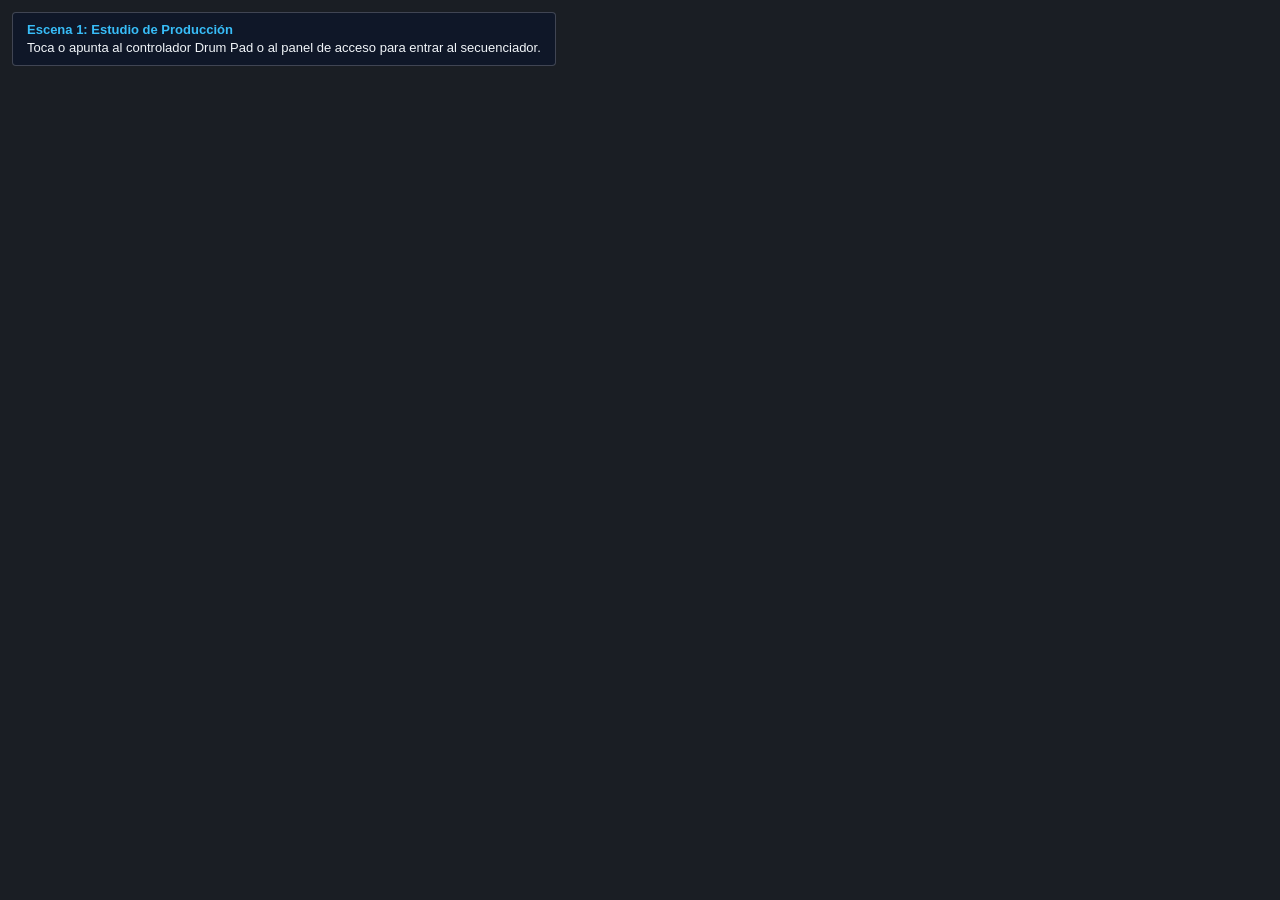
==== commit 667e9d86: "fix(audio): reparar constructor de audio, camara fija ergonomica e integracion glb real" ====
--- a/recursos/escena-estudio.html
+++ b/recursos/escena-estudio.html
@@ -8,13 +8,8 @@
   <!-- Framework WebXR A-Frame 1.6.0 Oficial -->
   <script src="https://aframe.io/releases/1.6.0/aframe.min.js"></script>
 
-  <!-- Componentes A-Frame registrados antes de <a-scene> -->
+  <!-- Componentes A-Frame registrados en <head> -->
   <script>
-    /**
-     * Componente studio-navigator:
-     * Gestiona la interacción multimodal (clic, toque, puntero láser WebXR)
-     * para navegar a la Escena 2 (Secuenciador 4x4).
-     */
     AFRAME.registerComponent('studio-navigator', {
       schema: {
         targetUrl: { type: 'string', default: 'escena-secuenciador.html' }
@@ -25,11 +20,9 @@
         const targetUrl = this.data.targetUrl;
 
         const navigate = (evt) => {
-          if (evt) {
-            evt.stopPropagation();
-          }
-
-          // Breve tono sutil con Web Audio API para feedback auditivo
+          if (evt) evt.stopPropagation();
+
+          // Feedback sonoro sutil con Web Audio API
           try {
             const AudioCtxClass = window.AudioContext || window.webkitAudioContext;
             if (AudioCtxClass) {
@@ -51,11 +44,9 @@
           window.location.href = targetUrl;
         };
 
-        // Eventos para puntero, ratón, toque y controles VR
         el.addEventListener('click', navigate);
         el.addEventListener('touchend', navigate);
 
-        // Feedback de cursor en escritorio
         el.addEventListener('mouseenter', () => {
           document.body.style.cursor = 'pointer';
         });
@@ -78,7 +69,6 @@
       font-family: Helvetica, Arial, sans-serif;
     }
     
-    /* Overlay informativo sutil para el visor */
     .hud-overlay {
       position: absolute;
       top: 12px;
@@ -102,7 +92,7 @@
   <!-- HUD superpuesto -->
   <div class="hud-overlay">
     <strong>Escena 1: Estudio de Producción</strong><br>
-    Toca o apunta al panel o al controlador Drum Pad para acceder al secuenciador 4&times;4.
+    Toca o apunta al controlador Drum Pad o al panel de acceso para entrar al secuenciador.
   </div>
 
   <a-scene 
@@ -111,14 +101,14 @@
     vr-mode-ui="enabled: true">
     
     <!-- Gestor de Assets -->
-    <a-assets timeout="5000">
+    <a-assets timeout="6000">
       <a-asset-item id="drumpad-model" src="assets/models/oversized_drum_pad.glb"></a-asset-item>
     </a-assets>
 
     <!-- Iluminación del estudio -->
-    <a-light type="ambient" color="#94a3b8" intensity="1.2"></a-light>
-    <a-light type="directional" color="#ffffff" intensity="1.5" position="2 5 3" target="#desk"></a-light>
-    <a-light type="point" color="#38bdf8" intensity="1.4" distance="6" position="0 2.2 0"></a-light>
+    <a-light type="ambient" color="#cbd5e1" intensity="1.2"></a-light>
+    <a-light type="directional" color="#ffffff" intensity="1.6" position="2 5 3" target="#desk"></a-light>
+    <a-light type="point" color="#93c5fd" intensity="1.2" distance="6" position="0 2.2 -0.2"></a-light>
 
     <!-- Fondo / Entorno -->
     <a-sky color="#0f172a"></a-sky>
@@ -146,7 +136,6 @@
       <a-box position="0 0 0" width="1.2" height="3" depth="0.15" color="#334155"></a-box>
       <a-box position="1.5 0 0" width="0.8" height="3" depth="0.15" color="#243044"></a-box>
       <a-box position="3 0 0" width="0.8" height="3" depth="0.15" color="#334155"></a-box>
-      <!-- Moldura sutil -->
       <a-box position="0 1.8 0.05" width="7.4" height="0.04" depth="0.04" color="#475569"></a-box>
     </a-entity>
 
@@ -160,7 +149,7 @@
       <a-cylinder position="-1.05 0.44 -0.65" radius="0.035" height="0.88" color="#0f172a" metalness="0.7"></a-cylinder>
       <a-cylinder position="1.05 0.44 -0.65" radius="0.035" height="0.88" color="#0f172a" metalness="0.7"></a-cylinder>
 
-      <!-- Monitores de Audio (Altavoces derecho e izquierdo) -->
+      <!-- Monitores de Audio (Altavoces) -->
       <a-entity position="-0.95 1.15 -0.45" rotation="0 25 0">
         <a-box width="0.25" height="0.42" depth="0.28" color="#111827" roughness="0.6"></a-box>
         <a-cylinder position="0 -0.06 0.14" rotation="90 0 0" radius="0.08" height="0.02" color="#334155"></a-cylinder>
@@ -174,7 +163,7 @@
       </a-entity>
 
       <!-- Pantalla / Monitor Frontal del DAW -->
-      <a-entity position="0 1.25 -0.7">
+      <a-entity position="0 1.35 -0.65">
         <a-box width="1.1" height="0.6" depth="0.04" color="#0f172a"></a-box>
         <a-plane position="0 0 0.025" width="1.04" height="0.54" color="#1e293b"></a-plane>
         <a-text value="DRUMLAB VR // ESTUDIO DE PRODUCCION" align="center" position="0 0.12 0.03" scale="0.24 0.24 0.24" color="#38bdf8"></a-text>
@@ -184,124 +173,85 @@
         <a-box position="0 -0.4 0.05" width="0.3" height="0.02" depth="0.2" color="#334155"></a-box>
       </a-entity>
 
-      <!-- CONTROLADOR 3D: Oversized Drum Pad (Mesa Central) -->
+      <!-- ================================================================
+           MODELO 3D OFICIAL: Oversized Drum Pad (lukus1, CC BY 4.0)
+           Orientado hacia el usuario (rotation="0 -90 0") sobre la mesa
+           ================================================================ -->
       <a-entity 
         id="studio-drumpad"
-        position="0 0.94 -0.05"
-        rotation="-12 0 0">
+        position="0 0.93 -0.1"
+        rotation="-10 0 0">
         
-        <!-- Hitbox interactiva directa sobre el área del pad -->
+        <!-- Modelo 3D GLTF oficial cargado directamente sin fallbacks artificiales -->
+        <a-gltf-model 
+          id="drumpad-gltf-node"
+          src="#drumpad-model" 
+          position="0 0 0"
+          rotation="0 -90 0"
+          scale="0.42 0.42 0.42">
+        </a-gltf-model>
+
+        <!-- Hitbox interactiva que cubre el drum pad para clic y selección directa -->
         <a-box 
           id="drumpad-hitbox"
           class="interactable"
           studio-navigator
-          position="0 0.03 0" 
-          width="0.82" 
-          height="0.08" 
-          depth="0.62" 
+          position="0 0.04 0" 
+          width="0.95" 
+          height="0.12" 
+          depth="0.85" 
           material="opacity: 0; transparent: true">
         </a-box>
-
-        <!-- Modelo 3D GLTF oficial -->
-        <a-gltf-model 
-          src="#drumpad-model" 
-          position="0 0.02 0"
-          scale="0.38 0.38 0.38"
-          visible="false"
-          id="drumpad-gltf-node">
-        </a-gltf-model>
-
-        <!-- Chasis Procedural Fallback si el GLB tarda o no está disponible -->
-        <a-entity id="drumpad-fallback">
-          <a-box width="0.76" height="0.05" depth="0.58" color="#1e293b" metalness="0.5" roughness="0.5"></a-box>
-          <a-box position="0 -0.01 0.28" width="0.74" height="0.015" depth="0.02" color="#38bdf8"></a-box>
-
-          <!-- Fila 0 (Crash - Ámbar) -->
-          <a-box position="-0.21 0.03 -0.15" width="0.11" height="0.025" depth="0.08" color="#d97706"></a-box>
-          <a-box position="-0.07 0.03 -0.15" width="0.11" height="0.025" depth="0.08" color="#d97706"></a-box>
-          <a-box position="0.07 0.03 -0.15" width="0.11" height="0.025" depth="0.08" color="#d97706"></a-box>
-          <a-box position="0.21 0.03 -0.15" width="0.11" height="0.025" depth="0.08" color="#d97706"></a-box>
-
-          <!-- Fila 1 (Hi-Hat - Verde) -->
-          <a-box position="-0.21 0.03 -0.05" width="0.11" height="0.025" depth="0.08" color="#059669"></a-box>
-          <a-box position="-0.07 0.03 -0.05" width="0.11" height="0.025" depth="0.08" color="#059669"></a-box>
-          <a-box position="0.07 0.03 -0.05" width="0.11" height="0.025" depth="0.08" color="#059669"></a-box>
-          <a-box position="0.21 0.03 -0.05" width="0.11" height="0.025" depth="0.08" color="#059669"></a-box>
-
-          <!-- Fila 2 (Snare - Azul) -->
-          <a-box position="-0.21 0.03 0.05" width="0.11" height="0.025" depth="0.08" color="#0284c7"></a-box>
-          <a-box position="-0.07 0.03 0.05" width="0.11" height="0.025" depth="0.08" color="#0284c7"></a-box>
-          <a-box position="0.07 0.03 0.05" width="0.11" height="0.025" depth="0.08" color="#0284c7"></a-box>
-          <a-box position="0.21 0.03 0.05" width="0.11" height="0.025" depth="0.08" color="#0284c7"></a-box>
-
-          <!-- Fila 3 (Kick - Rojo vino) -->
-          <a-box position="-0.21 0.03 0.15" width="0.11" height="0.025" depth="0.08" color="#db2777"></a-box>
-          <a-box position="-0.07 0.03 0.15" width="0.11" height="0.025" depth="0.08" color="#db2777"></a-box>
-          <a-box position="0.07 0.03 0.15" width="0.11" height="0.025" depth="0.08" color="#db2777"></a-box>
-          <a-box position="0.21 0.03 0.15" width="0.11" height="0.025" depth="0.08" color="#db2777"></a-box>
-
-          <a-box position="0 0.03 -0.23" width="0.6" height="0.02" depth="0.05" color="#0f172a"></a-box>
-          <a-text value="OVERSIZED DRUM PAD [TOCAR PARA ENTRAR]" align="center" position="0 0.045 -0.23" rotation="-90 0 0" scale="0.18 0.18 0.18" color="#38bdf8"></a-text>
-        </a-entity>
-      </a-entity>
-
-      <!-- PANEL DE NAVEGACIÓN 3D INTERACTIVO -->
+      </a-entity>
+
+      <!-- Panel de navegación flotante situado sutilmente sobre el monitor (sin tapar el pad) -->
       <a-entity 
         id="interactive-marker"
-        position="0 1.42 -0.15"
-        animation="property: position; to: 0 1.46 -0.15; dir: alternate; dur: 1600; loop: true; easing: easeInOutSine">
+        position="0 1.8 -0.6"
+        animation="property: position; to: 0 1.84 -0.6; dir: alternate; dur: 1800; loop: true; easing: easeInOutSine">
         
-        <!-- Cartel plano que actúa como collider interactivo -->
         <a-plane 
           id="marker-clickable-plane"
           class="interactable"
           studio-navigator
           width="1.3" 
-          height="0.42" 
+          height="0.32" 
           color="#0f172a" 
           material="opacity: 0.95; transparent: true">
           
           <a-text 
-            value="ENTRAR AL SECUENCIADOR" 
+            value="ENTRAR AL SECUENCIADOR 4x4" 
             align="center" 
-            position="0 0.07 0.02" 
-            scale="0.32 0.32 0.32" 
+            position="0 0.05 0.02" 
+            scale="0.28 0.28 0.28" 
             color="#ffffff" 
             font="roboto">
           </a-text>
           
           <a-text 
-            value="[ Tocar o apuntar para acceder al Nivel 4x4 ]" 
+            value="[ Tocar o apuntar para abrir el Secuenciador ]" 
             align="center" 
-            position="0 -0.07 0.02" 
-            scale="0.2 0.2 0.2" 
+            position="0 -0.06 0.02" 
+            scale="0.18 0.18 0.18" 
             color="#94a3b8" 
             font="roboto">
           </a-text>
         </a-plane>
 
-        <!-- Bordes sutiles del panel -->
-        <a-box position="0 0.215 0.01" width="1.32" height="0.015" depth="0.01" color="#2b6cb0"></a-box>
-        <a-box position="0 -0.215 0.01" width="1.32" height="0.015" depth="0.01" color="#2b6cb0"></a-box>
-        
-        <!-- Triángulo indicador -->
-        <a-triangle 
-          vertex-a="0 -0.32 0.02" 
-          vertex-b="-0.08 -0.23 0.02" 
-          vertex-c="0.08 -0.23 0.02" 
-          material="color: #2b6cb0">
-        </a-triangle>
+        <a-box position="0 0.165 0.01" width="1.32" height="0.012" depth="0.01" color="#2b6cb0"></a-box>
+        <a-box position="0 -0.165 0.01" width="1.32" height="0.012" depth="0.01" color="#2b6cb0"></a-box>
       </a-entity>
     </a-entity>
 
-    <!-- Sujeto Virtual: Cámara en primera persona y controles WebXR -->
-    <a-entity id="rig" position="0 0 1.15">
+    <!-- Sujeto Virtual: Cámara ergonómica estable y controles WebXR -->
+    <!-- wasd-controls desactivado para no interferir con las teclas del teclado ni salir volando -->
+    <a-entity id="rig" position="0 0 1.05">
       <a-camera 
         id="camera" 
         position="0 1.25 0"
-        rotation="-12 0 0"
+        rotation="-10 0 0"
         look-controls="pointerLockEnabled: false" 
-        wasd-controls="acceleration: 12">
+        wasd-controls="enabled: false">
         <!-- Raycaster de ratón y pantalla táctil -->
         <a-entity 
           id="mouse-raycaster"
@@ -310,44 +260,10 @@
         </a-entity>
       </a-camera>
 
-      <!-- Controles WebXR para cascos de Realidad Virtual (Meta Quest, etc.) -->
+      <!-- Controles WebXR para cascos de Realidad Virtual -->
       <a-entity laser-controls="hand: right" raycaster="objects: .interactable; interval: 30; lineColor: #38bdf8; lineOpacity: 0.8"></a-entity>
       <a-entity laser-controls="hand: left" raycaster="objects: .interactable; interval: 30; lineColor: #38bdf8; lineOpacity: 0.8"></a-entity>
     </a-entity>
   </a-scene>
-
-  <!-- Lógica adicional de visibilidad de modelo 3D y listeners de respaldo -->
-  <script>
-    document.addEventListener('DOMContentLoaded', () => {
-      const gltfNode = document.getElementById('drumpad-gltf-node');
-      const fallbackNode = document.getElementById('drumpad-fallback');
-
-      if (gltfNode && fallbackNode) {
-        gltfNode.addEventListener('model-loaded', () => {
-          gltfNode.setAttribute('visible', 'true');
-          fallbackNode.setAttribute('visible', 'false');
-        });
-
-        gltfNode.addEventListener('model-error', () => {
-          gltfNode.setAttribute('visible', 'false');
-          fallbackNode.setAttribute('visible', 'true');
-        });
-      }
-
-      // Respaldo de listener directo por si el framework raycaster dispara eventos DOM
-      const targetEls = [
-        document.getElementById('marker-clickable-plane'),
-        document.getElementById('drumpad-hitbox')
-      ];
-
-      targetEls.forEach(el => {
-        if (!el) return;
-        el.addEventListener('click', (e) => {
-          e.stopPropagation();
-          window.location.href = 'escena-secuenciador.html';
-        });
-      });
-    });
-  </script>
 </body>
-</html>+</html>
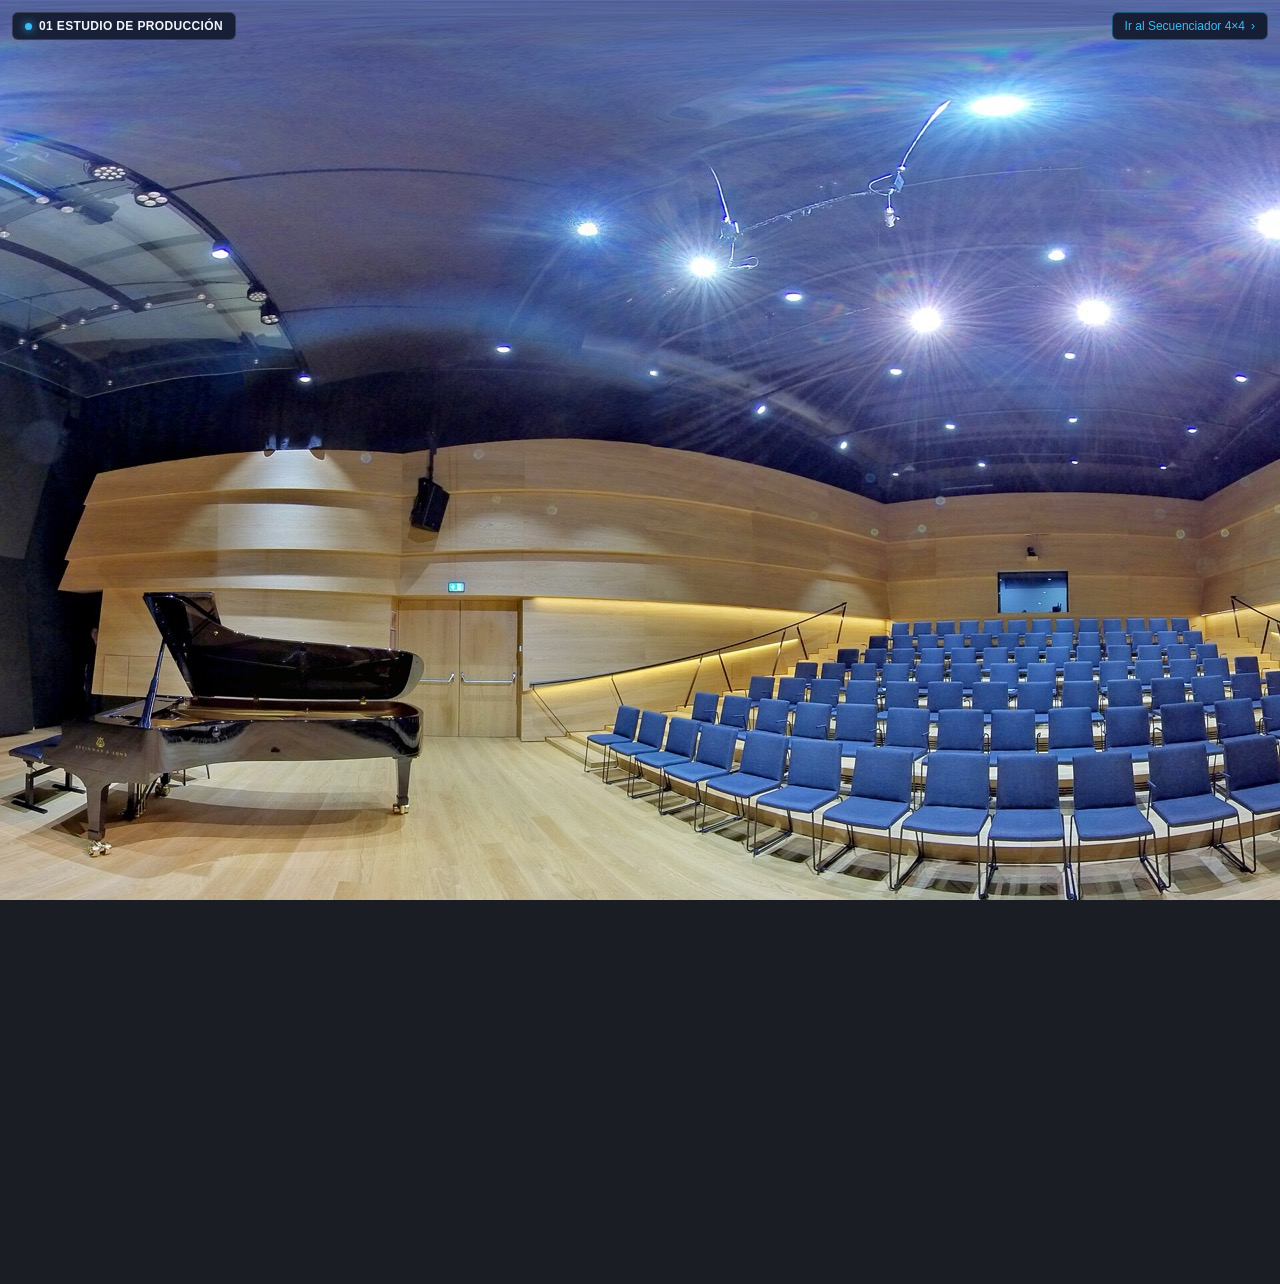
==== commit bcf40a41: "feat: integrar modelo oficial Maschine MK3, entorno acustico 360, modal PEC4 y optimizaciones de int" ====
--- a/recursos/escena-estudio.html
+++ b/recursos/escena-estudio.html
@@ -10,6 +10,35 @@
 
   <!-- Componentes A-Frame registrados en <head> -->
   <script>
+    AFRAME.registerComponent('maschine-studio-model', {
+      init: function () {
+        const applyFiltering = () => {
+          const rootMesh = this.el.getObject3D('mesh');
+          if (!rootMesh) return;
+          const realMeshes = new Set(['Object_6', 'Object_8', 'Object_10', 'Object_12', 'Object_14']);
+          rootMesh.traverse((child) => {
+            if (child.isMesh) {
+              if (!realMeshes.has(child.name)) {
+                child.visible = false;
+              } else {
+                child.visible = true;
+                if (child.material) {
+                  child.material.side = THREE.DoubleSide;
+                }
+              }
+            }
+          });
+          rootMesh.position.set(0, -3.835, 0.636);
+        };
+
+        if (this.el.getObject3D('mesh')) {
+          applyFiltering();
+        } else {
+          this.el.addEventListener('model-loaded', applyFiltering);
+        }
+      }
+    });
+
     AFRAME.registerComponent('studio-navigator', {
       schema: {
         targetUrl: { type: 'string', default: 'escena-secuenciador.html' }
@@ -19,8 +48,12 @@
         const el = this.el;
         const targetUrl = this.data.targetUrl;
 
-        const navigate = (evt) => {
-          if (evt) evt.stopPropagation();
+        let isNavigating = false;
+        this.navigate = (evt) => {
+          if (evt && evt.stopPropagation) evt.stopPropagation();
+          if (isNavigating) return;
+          isNavigating = true;
+          setTimeout(() => { isNavigating = false; }, 500);
 
           // Feedback sonoro sutil con Web Audio API
           try {
@@ -41,11 +74,25 @@
             }
           } catch (err) {}
 
+          // Notificación al marco padre si está embebido en index.html
+          if (window.parent && window.parent !== window) {
+            try {
+              if (typeof window.parent.cambiarEscena === 'function') {
+                window.parent.cambiarEscena(2);
+                return;
+              }
+            } catch (err) {}
+            try {
+              window.parent.postMessage({ action: 'cambiarEscena', escena: 2 }, '*');
+            } catch (err) {}
+            return;
+          }
+
           window.location.href = targetUrl;
         };
 
-        el.addEventListener('click', navigate);
-        el.addEventListener('touchend', navigate);
+        el.addEventListener('click', this.navigate);
+        el.addEventListener('touchend', this.navigate);
 
         el.addEventListener('mouseenter', () => {
           document.body.style.cursor = 'pointer';
@@ -69,31 +116,88 @@
       font-family: Helvetica, Arial, sans-serif;
     }
     
-    .hud-overlay {
+    /* Barra superior HUD minimalista unificada */
+    .hud-topbar {
       position: absolute;
       top: 12px;
       left: 12px;
+      right: 12px;
       z-index: 100;
+      display: flex;
+      justify-content: space-between;
+      align-items: center;
+      pointer-events: none;
+    }
+    .hud-topbar__group {
+      display: flex;
+      align-items: center;
+      gap: 8px;
+      pointer-events: auto;
+    }
+    .hud-badge-title {
+      display: inline-flex;
+      align-items: center;
+      gap: 7px;
+      padding: 6px 12px;
+      background: rgba(15, 23, 42, 0.88);
+      backdrop-filter: blur(12px);
+      -webkit-backdrop-filter: blur(12px);
+      border: 1px solid rgba(255, 255, 255, 0.14);
+      border-radius: 6px;
       color: #f1f5f9;
-      background: rgba(15, 23, 42, 0.85);
-      padding: 8px 14px;
-      border-radius: 4px;
-      border: 1px solid rgba(255, 255, 255, 0.2);
-      font-size: 13px;
-      pointer-events: none;
-      line-height: 1.4;
-    }
-    .hud-overlay strong {
+      font-size: 12px;
+      font-weight: 600;
+      letter-spacing: 0.03em;
+    }
+    .hud-badge-title__dot {
+      width: 7px;
+      height: 7px;
+      border-radius: 50%;
+      background: #38bdf8;
+      box-shadow: 0 0 8px #38bdf8;
+    }
+    .hud-btn {
+      display: inline-flex;
+      align-items: center;
+      gap: 6px;
+      padding: 6px 12px;
+      background: rgba(15, 23, 42, 0.90);
+      backdrop-filter: blur(12px);
+      -webkit-backdrop-filter: blur(12px);
+      border: 1px solid rgba(56, 189, 248, 0.35);
+      border-radius: 6px;
       color: #38bdf8;
+      font-size: 12px;
+      font-weight: 500;
+      cursor: pointer;
+      font-family: inherit;
+      transition: all 0.15s ease;
+      text-decoration: none;
+    }
+    .hud-btn:hover, .hud-btn:focus-visible {
+      background: rgba(30, 41, 59, 0.95);
+      border-color: #38bdf8;
+      color: #ffffff;
+      box-shadow: 0 0 14px rgba(56, 189, 248, 0.4);
+      outline: none;
     }
   </style>
 </head>
 <body>
-  <!-- HUD superpuesto -->
-  <div class="hud-overlay">
-    <strong>Escena 1: Estudio de Producción</strong><br>
-    Toca o apunta al controlador Drum Pad o al panel de acceso para entrar al secuenciador.
-  </div>
+  <!-- Barra superior HUD minimalista unificada -->
+  <header class="hud-topbar" role="banner">
+    <div class="hud-topbar__group">
+      <span class="hud-badge-title">
+        <span class="hud-badge-title__dot"></span>
+        01 ESTUDIO DE PRODUCCIÓN
+      </span>
+    </div>
+    <div class="hud-topbar__group">
+      <button id="btnHudEnter" class="hud-btn" type="button" title="Entrar al Secuenciador 4x4 (Escena 2)">
+        <span>Ir al Secuenciador 4×4</span> &rsaquo;
+      </button>
+    </div>
+  </header>
 
   <a-scene 
     loading-screen="dotsColor: #38bdf8; backgroundColor: #111827"
@@ -102,154 +206,119 @@
     
     <!-- Gestor de Assets -->
     <a-assets timeout="6000">
-      <a-asset-item id="drumpad-model" src="assets/models/oversized_drum_pad.glb"></a-asset-item>
+      <img id="studio-vienna-pano" src="assets/textures/studio_vienna_lab_360.jpg">
+      <a-asset-item id="drumpad-model" src="assets/models/maschine_native_instruments.glb"></a-asset-item>
     </a-assets>
 
-    <!-- Iluminación del estudio -->
-    <a-light type="ambient" color="#cbd5e1" intensity="1.2"></a-light>
-    <a-light type="directional" color="#ffffff" intensity="1.6" position="2 5 3" target="#desk"></a-light>
-    <a-light type="point" color="#93c5fd" intensity="1.2" distance="6" position="0 2.2 -0.2"></a-light>
-
-    <!-- Fondo / Entorno -->
-    <a-sky color="#0f172a"></a-sky>
-
-    <!-- Suelo -->
-    <a-plane 
-      position="0 0 0" 
-      rotation="-90 0 0" 
-      width="20" 
-      height="20" 
-      color="#1e293b" 
-      roughness="0.6" 
-      metalness="0.2">
-    </a-plane>
-
-    <!-- Paredes del estudio -->
-    <a-plane position="0 4 -5" width="16" height="8" color="#1e293b" roughness="0.8"></a-plane>
-    <a-plane position="-8 4 0" rotation="0 90 0" width="16" height="8" color="#1e293b" roughness="0.8"></a-plane>
-    <a-plane position="8 4 0" rotation="0 -90 0" width="16" height="8" color="#1e293b" roughness="0.8"></a-plane>
-
-    <!-- Paneles acústicos diffusers -->
-    <a-entity id="acoustic-panels" position="0 2.6 -4.85">
-      <a-box position="-3 0 0" width="0.8" height="3" depth="0.15" color="#334155"></a-box>
-      <a-box position="-1.5 0 0" width="0.8" height="3" depth="0.15" color="#243044"></a-box>
-      <a-box position="0 0 0" width="1.2" height="3" depth="0.15" color="#334155"></a-box>
-      <a-box position="1.5 0 0" width="0.8" height="3" depth="0.15" color="#243044"></a-box>
-      <a-box position="3 0 0" width="0.8" height="3" depth="0.15" color="#334155"></a-box>
-      <a-box position="0 1.8 0.05" width="7.4" height="0.04" depth="0.04" color="#475569"></a-box>
-    </a-entity>
-
-    <!-- Mesa Central de Trabajo -->
-    <a-entity id="desk" position="0 0 0">
-      <!-- Tablero Principal -->
-      <a-box position="0 0.88 -0.2" width="2.4" height="0.08" depth="1.2" color="#1a202c" roughness="0.5" metalness="0.3"></a-box>
-      <!-- Patas -->
-      <a-cylinder position="-1.05 0.44 0.25" radius="0.035" height="0.88" color="#0f172a" metalness="0.7"></a-cylinder>
-      <a-cylinder position="1.05 0.44 0.25" radius="0.035" height="0.88" color="#0f172a" metalness="0.7"></a-cylinder>
-      <a-cylinder position="-1.05 0.44 -0.65" radius="0.035" height="0.88" color="#0f172a" metalness="0.7"></a-cylinder>
-      <a-cylinder position="1.05 0.44 -0.65" radius="0.035" height="0.88" color="#0f172a" metalness="0.7"></a-cylinder>
-
-      <!-- Monitores de Audio (Altavoces) -->
+    <!-- Entorno 360° Equirrectangular: Sala Acústica y Conservatorio Future-Art-Lab (Andreas Praefcke, CC BY-SA 4.0) -->
+    <!-- Proyección orientada con pared de lamas de madera noble y suelo continuo libre de obstáculos -->
+    <a-sky src="#studio-vienna-pano" rotation="0 -20 0"></a-sky>
+
+    <!-- Iluminación del estudio armonizada con la acústica de madera cálida e iluminación empotrada -->
+    <a-light type="ambient" color="#fef3c7" intensity="1.2"></a-light>
+    <a-light type="directional" color="#ffffff" intensity="1.4" position="2 4 2" target="#desk"></a-light>
+    <a-light type="point" color="#fbbf24" intensity="0.9" distance="5" position="0 2.0 -0.2"></a-light>
+
+    <!-- Mesa Central de Trabajo (Estilo Consola de Estudio Profesional) -->
+    <!-- Apoyada sólidamente sobre el suelo de tarima de roble -->
+    <a-entity id="desk" position="0 0.02 -0.05">
+      <!-- Tablero Principal en grafito satinado -->
+      <a-box position="0 0.88 -0.2" width="2.4" height="0.08" depth="1.2" color="#18181b" roughness="0.4" metalness="0.2"></a-box>
+      <!-- Patas de soporte -->
+      <a-cylinder position="-1.05 0.44 0.25" radius="0.035" height="0.88" color="#09090b" metalness="0.8"></a-cylinder>
+      <a-cylinder position="1.05 0.44 0.25" radius="0.035" height="0.88" color="#09090b" metalness="0.8"></a-cylinder>
+      <a-cylinder position="-1.05 0.44 -0.65" radius="0.035" height="0.88" color="#09090b" metalness="0.8"></a-cylinder>
+      <a-cylinder position="1.05 0.44 -0.65" radius="0.035" height="0.88" color="#09090b" metalness="0.8"></a-cylinder>
+
+      <!-- Monitores de Audio (Altavoces de campo cercano) -->
       <a-entity position="-0.95 1.15 -0.45" rotation="0 25 0">
-        <a-box width="0.25" height="0.42" depth="0.28" color="#111827" roughness="0.6"></a-box>
-        <a-cylinder position="0 -0.06 0.14" rotation="90 0 0" radius="0.08" height="0.02" color="#334155"></a-cylinder>
-        <a-cylinder position="0 0.11 0.14" rotation="90 0 0" radius="0.035" height="0.02" color="#64748b"></a-cylinder>
+        <a-box width="0.25" height="0.42" depth="0.28" color="#18181b" roughness="0.5"></a-box>
+        <a-cylinder position="0 -0.06 0.14" rotation="90 0 0" radius="0.08" height="0.02" color="#3f3f46"></a-cylinder>
+        <a-cylinder position="0 0.11 0.14" rotation="90 0 0" radius="0.035" height="0.02" color="#71717a"></a-cylinder>
       </a-entity>
 
       <a-entity position="0.95 1.15 -0.45" rotation="0 -25 0">
-        <a-box width="0.25" height="0.42" depth="0.28" color="#111827" roughness="0.6"></a-box>
-        <a-cylinder position="0 -0.06 0.14" rotation="90 0 0" radius="0.08" height="0.02" color="#334155"></a-cylinder>
-        <a-cylinder position="0 0.11 0.14" rotation="90 0 0" radius="0.035" height="0.02" color="#64748b"></a-cylinder>
+        <a-box width="0.25" height="0.42" depth="0.28" color="#18181b" roughness="0.5"></a-box>
+        <a-cylinder position="0 -0.06 0.14" rotation="90 0 0" radius="0.08" height="0.02" color="#3f3f46"></a-cylinder>
+        <a-cylinder position="0 0.11 0.14" rotation="90 0 0" radius="0.035" height="0.02" color="#71717a"></a-cylinder>
       </a-entity>
 
-      <!-- Pantalla / Monitor Frontal del DAW -->
+      <!-- Pantalla / Monitor Frontal del DAW (Integración Diegética Profesional) -->
       <a-entity position="0 1.35 -0.65">
-        <a-box width="1.1" height="0.6" depth="0.04" color="#0f172a"></a-box>
-        <a-plane position="0 0 0.025" width="1.04" height="0.54" color="#1e293b"></a-plane>
-        <a-text value="DRUMLAB VR // ESTUDIO DE PRODUCCION" align="center" position="0 0.12 0.03" scale="0.24 0.24 0.24" color="#38bdf8"></a-text>
-        <a-text value="WebXR Spatial Audio Workspace 4/4" align="center" position="0 -0.05 0.03" scale="0.18 0.18 0.18" color="#94a3b8"></a-text>
-        <!-- Soporte pantalla -->
-        <a-box position="0 -0.32 0" width="0.08" height="0.2" depth="0.06" color="#334155"></a-box>
-        <a-box position="0 -0.4 0.05" width="0.3" height="0.02" depth="0.2" color="#334155"></a-box>
+        <!-- Chasis y bisel del monitor -->
+        <a-box width="1.16" height="0.66" depth="0.04" color="#09090b" roughness="0.5" metalness="0.5"></a-box>
+        
+        <!-- Pantalla interactiva del software DAW (sustituye al cartel flotante de forma natural) -->
+        <a-plane 
+          id="daw-screen"
+          class="interactable"
+          studio-navigator
+          position="0 0 0.025" 
+          width="1.10" 
+          height="0.60" 
+          color="#0b1120">
+          
+          <!-- Interfaz gráfica del DAW simulada -->
+          <a-text value="DRUMLAB VR // DIGITAL AUDIO WORKSPACE" align="center" position="0 0.19 0.01" scale="0.22 0.22 0.22" color="#38bdf8"></a-text>
+          <a-text value="Proyecto: Secuenciador Ritmico 4/4  |  120 BPM  |  4 Voces" align="center" position="0 0.10 0.01" scale="0.15 0.15 0.15" color="#94a3b8"></a-text>
+          
+          <!-- Botón de apertura integrado en la pantalla DAW (estilo software de producción) -->
+          <a-plane 
+            id="daw-screen-btn"
+            class="interactable"
+            studio-navigator
+            position="0 -0.08 0.01" 
+            width="0.74" 
+            height="0.15" 
+            color="#1e293b" 
+            material="roughness: 0.3; metalness: 0.2; emissive: #0284c7; emissiveIntensity: 0.25">
+            <a-text value="ABRIR SECUENCIADOR 4x4" align="center" position="0 0.015 0.01" scale="0.22 0.22 0.22" color="#38bdf8"></a-text>
+            <a-text value="[ Haz clic aqui o pulsa sobre la Maschine MK3 ]" align="center" position="0 -0.04 0.01" scale="0.12 0.12 0.12" color="#94a3b8"></a-text>
+          </a-plane>
+        </a-plane>
+
+        <!-- Soporte ergonómico del monitor -->
+        <a-box position="0 -0.34 0" width="0.08" height="0.18" depth="0.06" color="#27272a" roughness="0.5" metalness="0.6"></a-box>
+        <a-box position="0 -0.42 0.05" width="0.32" height="0.02" depth="0.22" color="#27272a" roughness="0.5" metalness="0.6"></a-box>
       </a-entity>
 
       <!-- ================================================================
-           MODELO 3D OFICIAL: Oversized Drum Pad (lukus1, CC BY 4.0)
-           Orientado hacia el usuario (rotation="0 -90 0") sobre la mesa
+           MODELO 3D OFICIAL: Maschine Native Instruments (jmccopus, CC BY 4.0)
+           Orientado hacia el usuario sobre la mesa de trabajo
            ================================================================ -->
       <a-entity 
         id="studio-drumpad"
-        position="0 0.93 -0.1"
-        rotation="-10 0 0">
+        position="0 0.99 -0.15"
+        rotation="-72 0 0"
+        scale="0.16 0.16 0.16">
         
-        <!-- Modelo 3D GLTF oficial cargado directamente sin fallbacks artificiales -->
+        <!-- Modelo 3D GLTF oficial -->
         <a-gltf-model 
           id="drumpad-gltf-node"
-          src="#drumpad-model" 
-          position="0 0 0"
-          rotation="0 -90 0"
-          scale="0.42 0.42 0.42">
+          maschine-studio-model
+          src="#drumpad-model">
         </a-gltf-model>
 
-        <!-- Hitbox interactiva que cubre el drum pad para clic y selección directa -->
+        <!-- Hitbox interactiva que cubre el drum pad para selección directa -->
         <a-box 
           id="drumpad-hitbox"
           class="interactable"
           studio-navigator
-          position="0 0.04 0" 
-          width="0.95" 
-          height="0.12" 
-          depth="0.85" 
+          position="0 0 0" 
+          width="4.8" 
+          height="3.2" 
+          depth="0.8" 
           material="opacity: 0; transparent: true">
         </a-box>
       </a-entity>
-
-      <!-- Panel de navegación flotante situado sutilmente sobre el monitor (sin tapar el pad) -->
-      <a-entity 
-        id="interactive-marker"
-        position="0 1.8 -0.6"
-        animation="property: position; to: 0 1.84 -0.6; dir: alternate; dur: 1800; loop: true; easing: easeInOutSine">
-        
-        <a-plane 
-          id="marker-clickable-plane"
-          class="interactable"
-          studio-navigator
-          width="1.3" 
-          height="0.32" 
-          color="#0f172a" 
-          material="opacity: 0.95; transparent: true">
-          
-          <a-text 
-            value="ENTRAR AL SECUENCIADOR 4x4" 
-            align="center" 
-            position="0 0.05 0.02" 
-            scale="0.28 0.28 0.28" 
-            color="#ffffff" 
-            font="roboto">
-          </a-text>
-          
-          <a-text 
-            value="[ Tocar o apuntar para abrir el Secuenciador ]" 
-            align="center" 
-            position="0 -0.06 0.02" 
-            scale="0.18 0.18 0.18" 
-            color="#94a3b8" 
-            font="roboto">
-          </a-text>
-        </a-plane>
-
-        <a-box position="0 0.165 0.01" width="1.32" height="0.012" depth="0.01" color="#2b6cb0"></a-box>
-        <a-box position="0 -0.165 0.01" width="1.32" height="0.012" depth="0.01" color="#2b6cb0"></a-box>
-      </a-entity>
     </a-entity>
 
     <!-- Sujeto Virtual: Cámara ergonómica estable y controles WebXR -->
     <!-- wasd-controls desactivado para no interferir con las teclas del teclado ni salir volando -->
-    <a-entity id="rig" position="0 0 1.05">
+    <a-entity id="rig" position="0 0 1.35" rotation="-16 0 0">
       <a-camera 
         id="camera" 
-        position="0 1.25 0"
-        rotation="-10 0 0"
+        position="0 1.35 0"
         look-controls="pointerLockEnabled: false" 
         wasd-controls="enabled: false">
         <!-- Raycaster de ratón y pantalla táctil -->
@@ -265,5 +334,115 @@
       <a-entity laser-controls="hand: left" raycaster="objects: .interactable; interval: 30; lineColor: #38bdf8; lineOpacity: 0.8"></a-entity>
     </a-entity>
   </a-scene>
+
+  <script>
+    document.addEventListener('DOMContentLoaded', () => {
+      const sceneEl = document.querySelector('a-scene');
+      const raycaster = new THREE.Raycaster();
+      const pointer = new THREE.Vector2();
+
+      let isNavigating = false;
+      const triggerNavigation = () => {
+        if (isNavigating) return;
+        isNavigating = true;
+        setTimeout(() => { isNavigating = false; }, 500);
+
+        const navEl = document.querySelector('[studio-navigator]');
+        if (navEl && navEl.components && navEl.components['studio-navigator']) {
+          navEl.components['studio-navigator'].navigate();
+        } else {
+          if (window.parent && window.parent !== window) {
+            try {
+              if (typeof window.parent.cambiarEscena === 'function') {
+                window.parent.cambiarEscena(2);
+                return;
+              }
+            } catch (err) {}
+            try {
+              window.parent.postMessage({ action: 'cambiarEscena', escena: 2 }, '*');
+            } catch (err) {}
+            return;
+          }
+          window.location.href = 'escena-secuenciador.html';
+        }
+      };
+
+      const btnHudEnter = document.getElementById('btnHudEnter');
+      if (btnHudEnter) {
+        btnHudEnter.addEventListener('click', (e) => {
+          e.stopPropagation();
+          triggerNavigation();
+        });
+      }
+
+      // Registro de inicio de interacción de puntero para distinguir clics de arrastres
+      let pointerDownPos = null;
+
+      window.addEventListener('pointerdown', (e) => {
+        pointerDownPos = { x: e.clientX, y: e.clientY, time: Date.now() };
+      }, { passive: true });
+
+      // Disparo de navegación 3D únicamente en pointerup (clic completado sin arrastre de cámara)
+      window.addEventListener('pointerup', (e) => {
+        if (!pointerDownPos) return;
+        const dx = e.clientX - pointerDownPos.x;
+        const dy = e.clientY - pointerDownPos.y;
+        const dt = Date.now() - pointerDownPos.time;
+        pointerDownPos = null;
+
+        // Si el usuario arrastró el ratón para rotar la cámara o mantuvo pulsado más de 600ms, no es un clic
+        if (Math.hypot(dx, dy) > 8 || dt > 600) return;
+
+        // Si se pulsó sobre la barra superior HTML, el evento click nativo lo gestiona
+        if (e.target && e.target.closest && e.target.closest('.hud-topbar')) return;
+
+        if (!sceneEl || !sceneEl.camera) return;
+        const canvas = sceneEl.canvas || document.querySelector('canvas');
+        if (!canvas) return;
+        const rect = canvas.getBoundingClientRect();
+        pointer.x = ((e.clientX - rect.left) / rect.width) * 2 - 1;
+        pointer.y = -((e.clientY - rect.top) / rect.height) * 2 + 1;
+
+        if (sceneEl.object3D) sceneEl.object3D.updateMatrixWorld(true);
+        raycaster.setFromCamera(pointer, sceneEl.camera);
+
+        const interactables = [];
+        const dawScreen = document.getElementById('daw-screen');
+        const dawBtn = document.getElementById('daw-screen-btn');
+        const hitbox = document.getElementById('drumpad-hitbox');
+        if (dawScreen && dawScreen.object3D) interactables.push(dawScreen.object3D);
+        if (dawBtn && dawBtn.object3D) interactables.push(dawBtn.object3D);
+        if (hitbox && hitbox.object3D) interactables.push(hitbox.object3D);
+
+        const hits = raycaster.intersectObjects(interactables, true);
+        if (hits.length > 0) {
+          triggerNavigation();
+        }
+      });
+
+      window.addEventListener('pointermove', (e) => {
+        if (!sceneEl || !sceneEl.camera) return;
+        const canvas = sceneEl.canvas || document.querySelector('canvas');
+        if (!canvas) return;
+        const rect = canvas.getBoundingClientRect();
+        pointer.x = ((e.clientX - rect.left) / rect.width) * 2 - 1;
+        pointer.y = -((e.clientY - rect.top) / rect.height) * 2 + 1;
+
+        if (sceneEl.object3D) sceneEl.object3D.updateMatrixWorld(true);
+        raycaster.setFromCamera(pointer, sceneEl.camera);
+
+        const interactables = [];
+        const dawScreen = document.getElementById('daw-screen');
+        const dawBtn = document.getElementById('daw-screen-btn');
+        const hitbox = document.getElementById('drumpad-hitbox');
+        if (dawScreen && dawScreen.object3D) interactables.push(dawScreen.object3D);
+        if (dawBtn && dawBtn.object3D) interactables.push(dawBtn.object3D);
+        if (hitbox && hitbox.object3D) interactables.push(hitbox.object3D);
+
+        const hits = raycaster.intersectObjects(interactables, true);
+        document.body.style.cursor = (hits.length > 0) ? 'pointer' : 'default';
+      }, { passive: true });
+    });
+  </script>
 </body>
 </html>
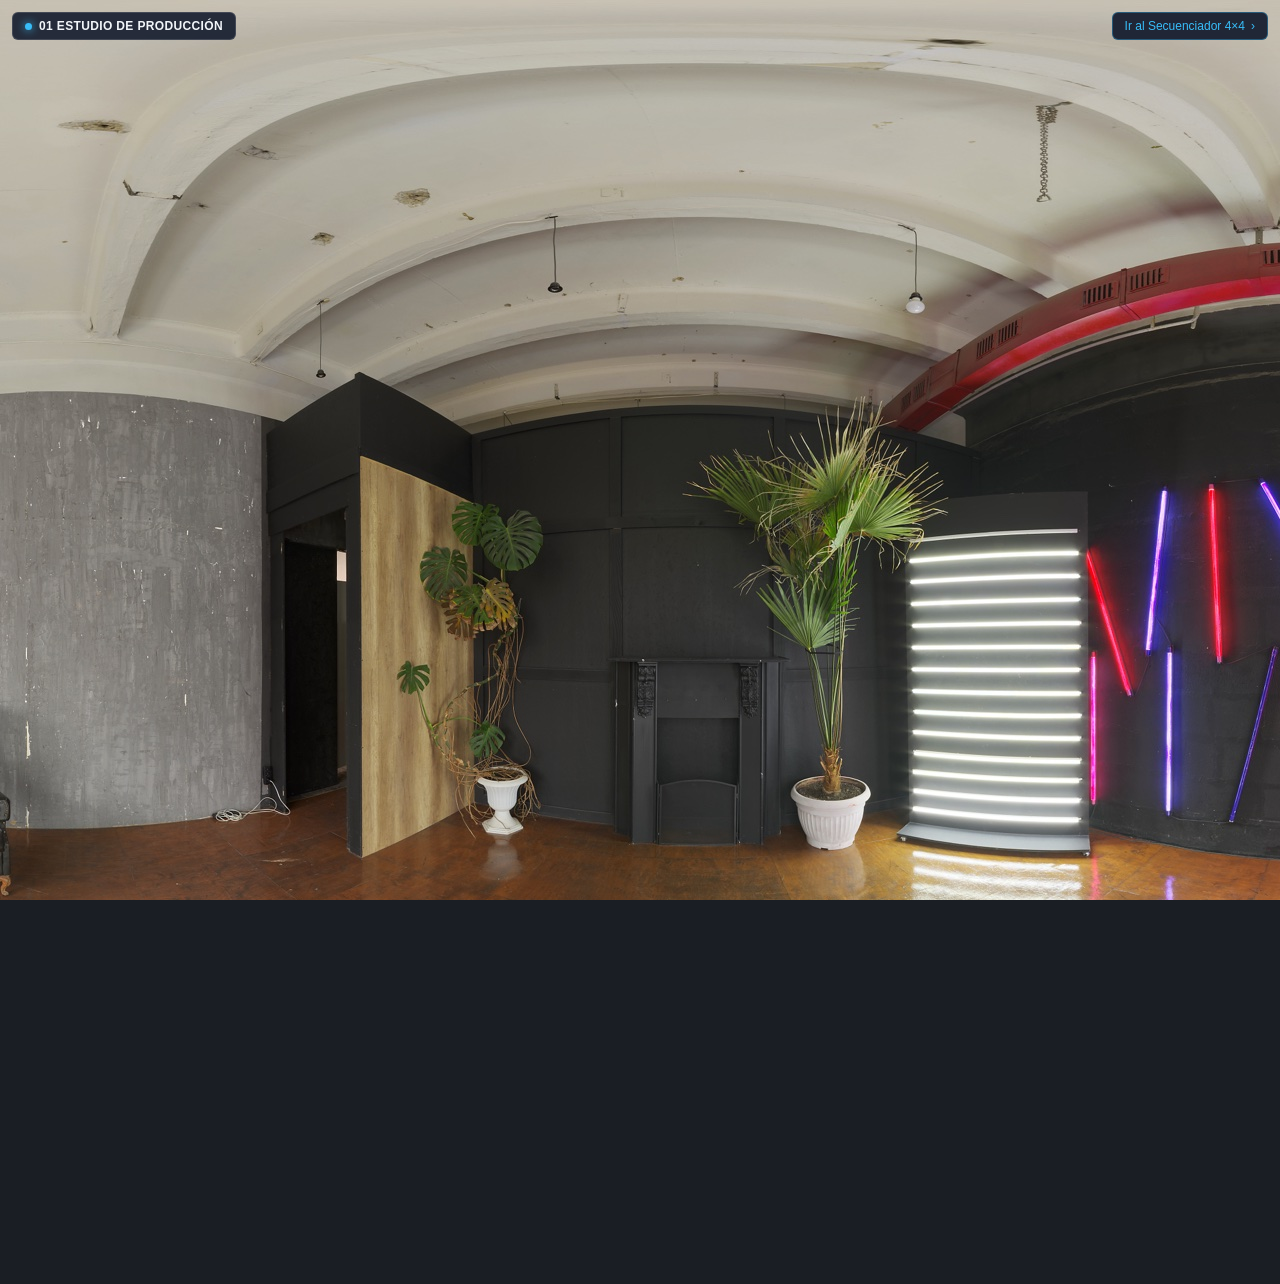
==== commit 77468a2d: "feat(sequencer,ui): secuenciador multi-compas 4 barras, pantalla LCD central BPM, entorno 360 Neon P" ====
--- a/recursos/escena-estudio.html
+++ b/recursos/escena-estudio.html
@@ -36,6 +36,185 @@
         } else {
           this.el.addEventListener('model-loaded', applyFiltering);
         }
+      }
+    });
+
+    AFRAME.registerComponent('daw-screen-ui', {
+      init: function () {
+        this.canvas = document.createElement('canvas');
+        this.canvas.width = 1024;
+        this.canvas.height = 560;
+        this.ctx = this.canvas.getContext('2d');
+        this.texture = new THREE.CanvasTexture(this.canvas);
+        this.texture.anisotropy = 4;
+        this.isHovered = false;
+
+        this.applyTexture = () => {
+          const mesh = this.el.getObject3D('mesh');
+          if (!mesh) return;
+          mesh.material = new THREE.MeshBasicMaterial({
+            map: this.texture,
+            side: THREE.DoubleSide
+          });
+          this.draw();
+        };
+
+        if (this.el.getObject3D('mesh')) {
+          this.applyTexture();
+        } else {
+          this.el.addEventListener('object3dset', this.applyTexture);
+        }
+
+        this.el.addEventListener('mouseenter', () => {
+          this.isHovered = true;
+          this.draw();
+        });
+        this.el.addEventListener('mouseleave', () => {
+          this.isHovered = false;
+          this.draw();
+        });
+      },
+
+      drawRoundedRect: function (ctx, x, y, w, h, r) {
+        ctx.beginPath();
+        ctx.moveTo(x + r, y);
+        ctx.arcTo(x + w, y, x + w, y + h, r);
+        ctx.arcTo(x + w, y + h, x, y + h, r);
+        ctx.arcTo(x, y + h, x, y, r);
+        ctx.arcTo(x, y, x + w, y, r);
+        ctx.closePath();
+      },
+
+      draw: function () {
+        const ctx = this.ctx;
+        const W = this.canvas.width;
+        const H = this.canvas.height;
+
+        // Fondo de interfaz DAW oscura de alta densidad
+        const bgGrad = ctx.createLinearGradient(0, 0, 0, H);
+        bgGrad.addColorStop(0, '#090e1a');
+        bgGrad.addColorStop(1, '#050811');
+        ctx.fillStyle = bgGrad;
+        ctx.fillRect(0, 0, W, H);
+
+        // Barra superior del DAW
+        ctx.fillStyle = '#0f172a';
+        ctx.fillRect(0, 0, W, 64);
+        ctx.strokeStyle = '#1e293b';
+        ctx.lineWidth = 2;
+        ctx.beginPath();
+        ctx.moveTo(0, 64);
+        ctx.lineTo(W, 64);
+        ctx.stroke();
+
+        // LED de estado y título del proyecto
+        ctx.fillStyle = '#22c55e';
+        ctx.beginPath();
+        ctx.arc(36, 32, 6, 0, Math.PI * 2);
+        ctx.fill();
+
+        ctx.fillStyle = '#f8fafc';
+        ctx.font = 'bold 22px system-ui, -apple-system, sans-serif';
+        ctx.textAlign = 'left';
+        ctx.textBaseline = 'middle';
+        ctx.fillText('DRUMLAB VR', 56, 32);
+
+        ctx.fillStyle = '#64748b';
+        ctx.font = '600 18px monospace';
+        ctx.fillText('// STUDIO WORKSPACE', 208, 33);
+
+        // Pastillas de telemetría a la derecha de la cabecera DAW
+        ctx.textAlign = 'right';
+        ctx.fillStyle = '#38bdf8';
+        ctx.font = 'bold 18px monospace';
+        ctx.fillText('120 BPM  ·  4/4  ·  4 BARS', W - 32, 32);
+
+        // Pistas rítmicas visuales (vista previa estilizada de las 4 voces)
+        const tracks = [
+          { name: '01 CRASH',  color: '#f59e0b', hits: [1, 0, 0, 0, 0, 0, 0, 0] },
+          { name: '02 HI-HAT', color: '#22c55e', hits: [1, 1, 1, 1, 1, 1, 1, 1] },
+          { name: '03 SNARE',  color: '#38bdf8', hits: [0, 0, 1, 0, 0, 0, 1, 0] },
+          { name: '04 KICK',   color: '#ec4899', hits: [1, 0, 0, 1, 1, 0, 0, 0] }
+        ];
+
+        const gridX = 44;
+        const gridY = 98;
+        const labelW = 148;
+        const cellW = (W - 88 - labelW - 56) / 8;
+        const rowH = 48;
+
+        tracks.forEach((tr, rIdx) => {
+          const y = gridY + rIdx * (rowH + 10);
+
+          // Etiqueta de pista
+          this.drawRoundedRect(ctx, gridX, y, labelW, rowH, 6);
+          ctx.fillStyle = '#0f172a';
+          ctx.fill();
+          ctx.strokeStyle = '#1e293b';
+          ctx.lineWidth = 1.5;
+          ctx.stroke();
+
+          ctx.fillStyle = tr.color;
+          ctx.fillRect(gridX + 6, y + 10, 4, rowH - 20);
+
+          ctx.fillStyle = '#cbd5e1';
+          ctx.font = 'bold 16px monospace';
+          ctx.textAlign = 'left';
+          ctx.fillText(tr.name, gridX + 20, y + rowH / 2 + 1);
+
+          // Celdas de pasos
+          tr.hits.forEach((hit, cIdx) => {
+            const cx = gridX + labelW + 14 + cIdx * (cellW + 6);
+            this.drawRoundedRect(ctx, cx, y, cellW, rowH, 6);
+            if (hit) {
+              ctx.fillStyle = tr.color + '33';
+              ctx.fill();
+              ctx.strokeStyle = tr.color;
+              ctx.lineWidth = 1.5;
+              ctx.stroke();
+            } else {
+              ctx.fillStyle = '#0b1220';
+              ctx.fill();
+              ctx.strokeStyle = '#1e293b';
+              ctx.lineWidth = 1;
+              ctx.stroke();
+            }
+          });
+        });
+
+        // Botón principal integrado (hardware/DAW launch bar)
+        const btnW = 540;
+        const btnH = 86;
+        const btnX = (W - btnW) / 2;
+        const btnY = H - btnH - 42;
+
+        this.drawRoundedRect(ctx, btnX, btnY, btnW, btnH, 12);
+        const btnGrad = ctx.createLinearGradient(btnX, btnY, btnX + btnW, btnY + btnH);
+        if (this.isHovered) {
+          btnGrad.addColorStop(0, '#0284c7');
+          btnGrad.addColorStop(1, '#0369a1');
+        } else {
+          btnGrad.addColorStop(0, '#0f172a');
+          btnGrad.addColorStop(1, '#1e293b');
+        }
+        ctx.fillStyle = btnGrad;
+        ctx.fill();
+
+        ctx.strokeStyle = this.isHovered ? '#7dd3fc' : '#38bdf8';
+        ctx.lineWidth = this.isHovered ? 3 : 2;
+        ctx.stroke();
+
+        // Texto principal del botón
+        ctx.textAlign = 'center';
+        ctx.fillStyle = '#ffffff';
+        ctx.font = 'bold 24px system-ui, -apple-system, sans-serif';
+        ctx.fillText('ABRIR SECUENCIADOR 4×4  ›', W / 2, btnY + 33);
+
+        ctx.fillStyle = this.isHovered ? '#e0f2fe' : '#94a3b8';
+        ctx.font = '500 15px system-ui, -apple-system, sans-serif';
+        ctx.fillText('Haz clic aquí o pulsa directamente sobre la Maschine MK3', W / 2, btnY + 61);
+
+        this.texture.needsUpdate = true;
       }
     });
 
@@ -206,21 +385,21 @@
     
     <!-- Gestor de Assets -->
     <a-assets timeout="6000">
-      <img id="studio-vienna-pano" src="assets/textures/studio_vienna_lab_360.jpg">
+      <img id="studio-neon-pano" src="assets/textures/studio_neon_360.jpg">
       <a-asset-item id="drumpad-model" src="assets/models/maschine_native_instruments.glb"></a-asset-item>
     </a-assets>
 
-    <!-- Entorno 360° Equirrectangular: Sala Acústica y Conservatorio Future-Art-Lab (Andreas Praefcke, CC BY-SA 4.0) -->
-    <!-- Proyección orientada con pared de lamas de madera noble y suelo continuo libre de obstáculos -->
-    <a-sky src="#studio-vienna-pano" rotation="0 -20 0"></a-sky>
-
-    <!-- Iluminación del estudio armonizada con la acústica de madera cálida e iluminación empotrada -->
-    <a-light type="ambient" color="#fef3c7" intensity="1.2"></a-light>
-    <a-light type="directional" color="#ffffff" intensity="1.4" position="2 4 2" target="#desk"></a-light>
-    <a-light type="point" color="#fbbf24" intensity="0.9" distance="5" position="0 2.0 -0.2"></a-light>
+    <!-- Entorno 360° Equirrectangular: Neon Photostudio (Sergej Majboroda / Poly Haven, CC0) -->
+    <!-- Ambiente oscuro de estudio con pared acústica negra mate, neones LED y suelo de madera despejado -->
+    <a-sky src="#studio-neon-pano" rotation="0 -90 0" color="#d4d4d8"></a-sky>
+
+    <!-- Iluminación del estudio equilibrada para entorno oscuro profesional -->
+    <a-light type="ambient" color="#cbd5e1" intensity="1.05"></a-light>
+    <a-light type="directional" color="#ffffff" intensity="1.35" position="2 4 2" target="#desk"></a-light>
+    <a-light type="point" color="#93c5fd" intensity="0.7" distance="5" position="0 2.0 -0.2"></a-light>
 
     <!-- Mesa Central de Trabajo (Estilo Consola de Estudio Profesional) -->
-    <!-- Apoyada sólidamente sobre el suelo de tarima de roble -->
+    <!-- Apoyada sólidamente sobre el suelo de madera -->
     <a-entity id="desk" position="0 0.02 -0.05">
       <!-- Tablero Principal en grafito satinado -->
       <a-box position="0 0.88 -0.2" width="2.4" height="0.08" depth="1.2" color="#18181b" roughness="0.4" metalness="0.2"></a-box>
@@ -243,38 +422,20 @@
         <a-cylinder position="0 0.11 0.14" rotation="90 0 0" radius="0.035" height="0.02" color="#71717a"></a-cylinder>
       </a-entity>
 
-      <!-- Pantalla / Monitor Frontal del DAW (Integración Diegética Profesional) -->
+      <!-- Pantalla / Monitor Frontal del DAW (Interfaz HiDPI CanvasTexture) -->
       <a-entity position="0 1.35 -0.65">
         <!-- Chasis y bisel del monitor -->
         <a-box width="1.16" height="0.66" depth="0.04" color="#09090b" roughness="0.5" metalness="0.5"></a-box>
         
-        <!-- Pantalla interactiva del software DAW (sustituye al cartel flotante de forma natural) -->
+        <!-- Pantalla interactiva DAW renderizada en Canvas HiDPI 1024x560 -->
         <a-plane 
           id="daw-screen"
           class="interactable"
           studio-navigator
+          daw-screen-ui
           position="0 0 0.025" 
           width="1.10" 
-          height="0.60" 
-          color="#0b1120">
-          
-          <!-- Interfaz gráfica del DAW simulada -->
-          <a-text value="DRUMLAB VR // DIGITAL AUDIO WORKSPACE" align="center" position="0 0.19 0.01" scale="0.22 0.22 0.22" color="#38bdf8"></a-text>
-          <a-text value="Proyecto: Secuenciador Ritmico 4/4  |  120 BPM  |  4 Voces" align="center" position="0 0.10 0.01" scale="0.15 0.15 0.15" color="#94a3b8"></a-text>
-          
-          <!-- Botón de apertura integrado en la pantalla DAW (estilo software de producción) -->
-          <a-plane 
-            id="daw-screen-btn"
-            class="interactable"
-            studio-navigator
-            position="0 -0.08 0.01" 
-            width="0.74" 
-            height="0.15" 
-            color="#1e293b" 
-            material="roughness: 0.3; metalness: 0.2; emissive: #0284c7; emissiveIntensity: 0.25">
-            <a-text value="ABRIR SECUENCIADOR 4x4" align="center" position="0 0.015 0.01" scale="0.22 0.22 0.22" color="#38bdf8"></a-text>
-            <a-text value="[ Haz clic aqui o pulsa sobre la Maschine MK3 ]" align="center" position="0 -0.04 0.01" scale="0.12 0.12 0.12" color="#94a3b8"></a-text>
-          </a-plane>
+          height="0.60">
         </a-plane>
 
         <!-- Soporte ergonómico del monitor -->
